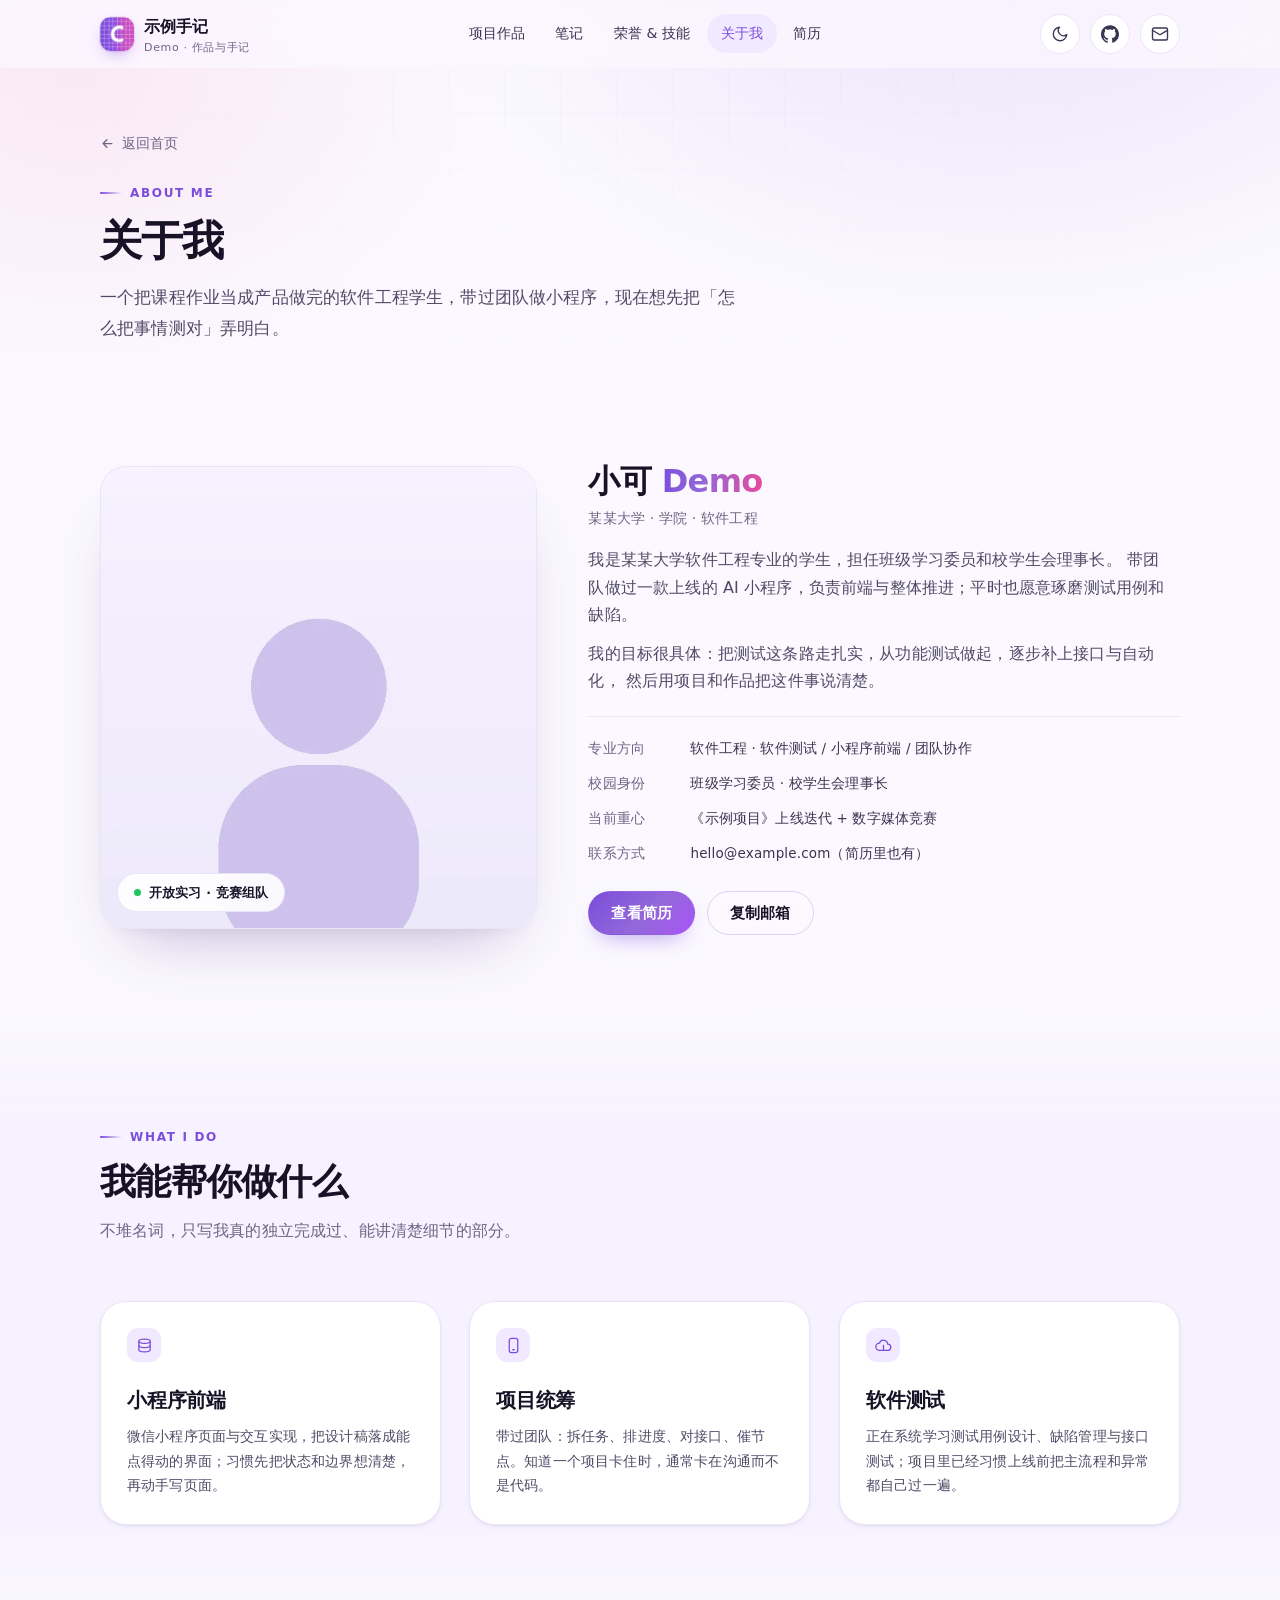
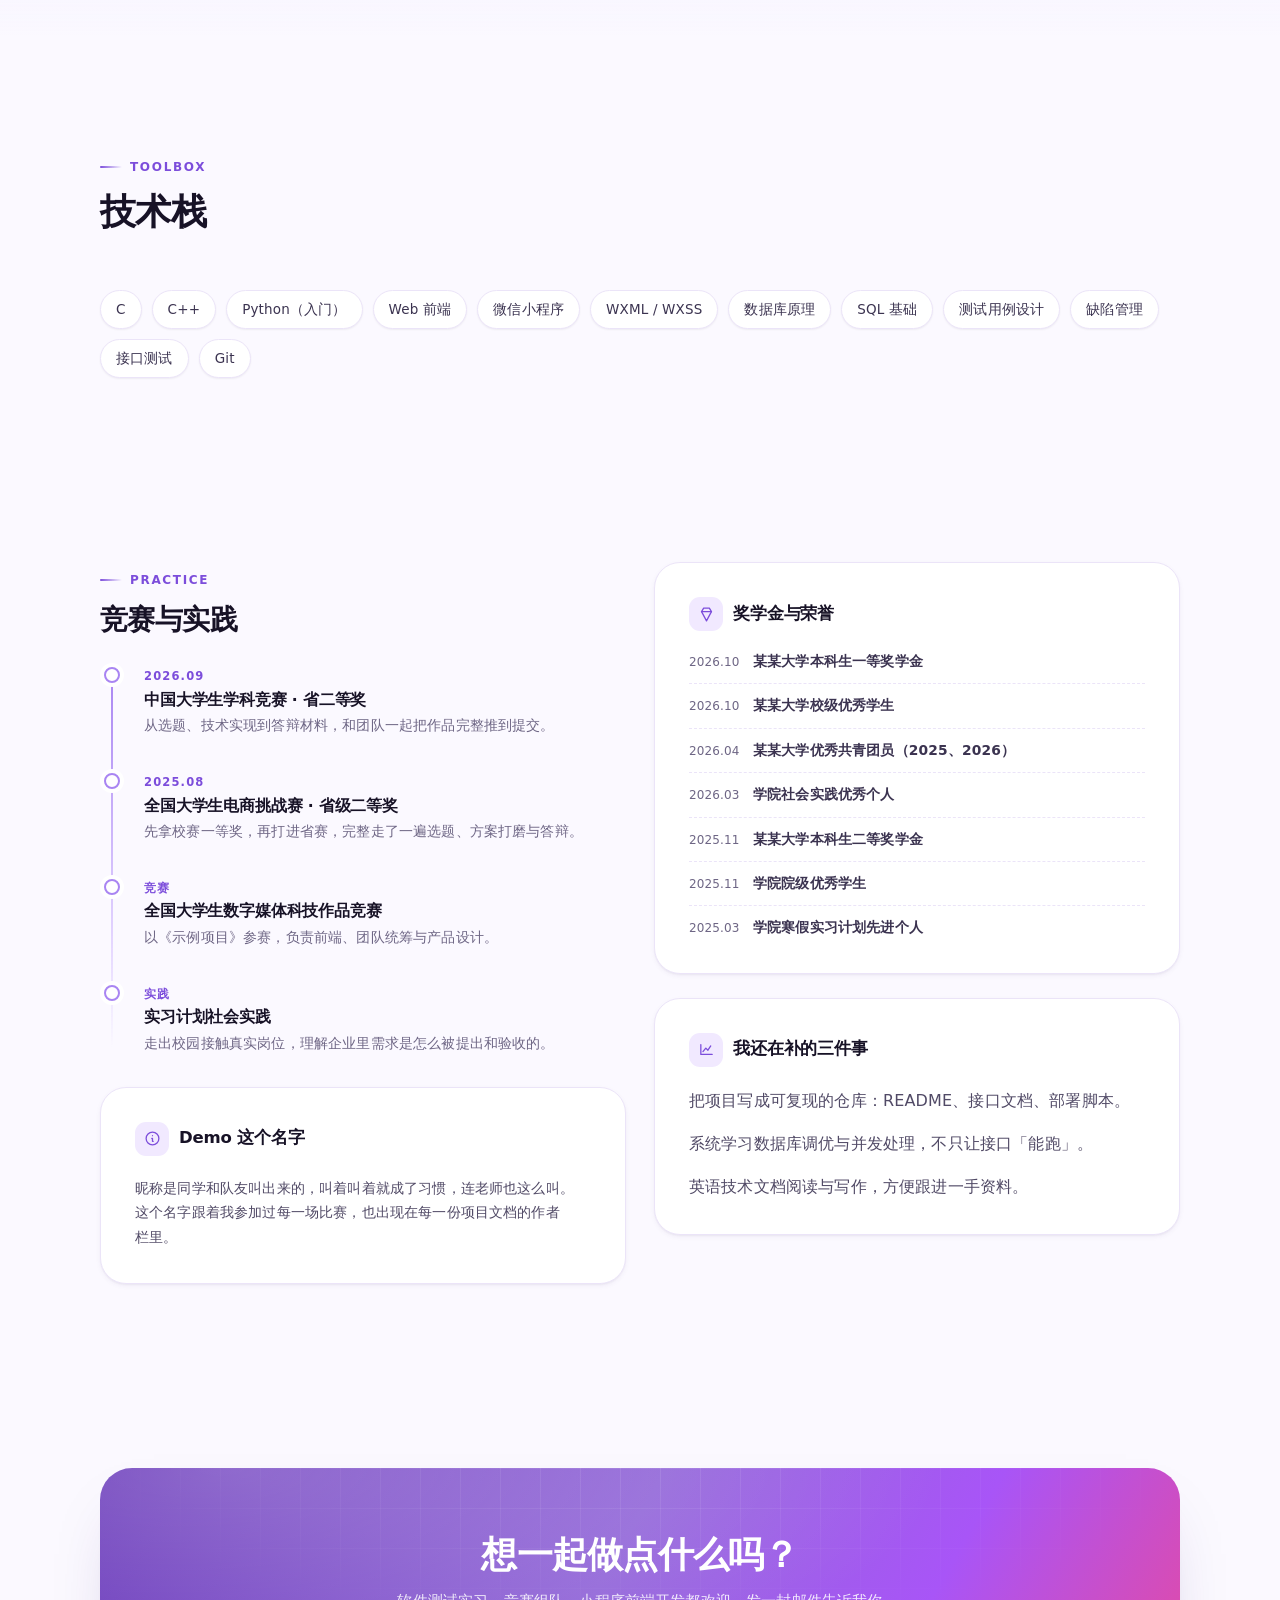
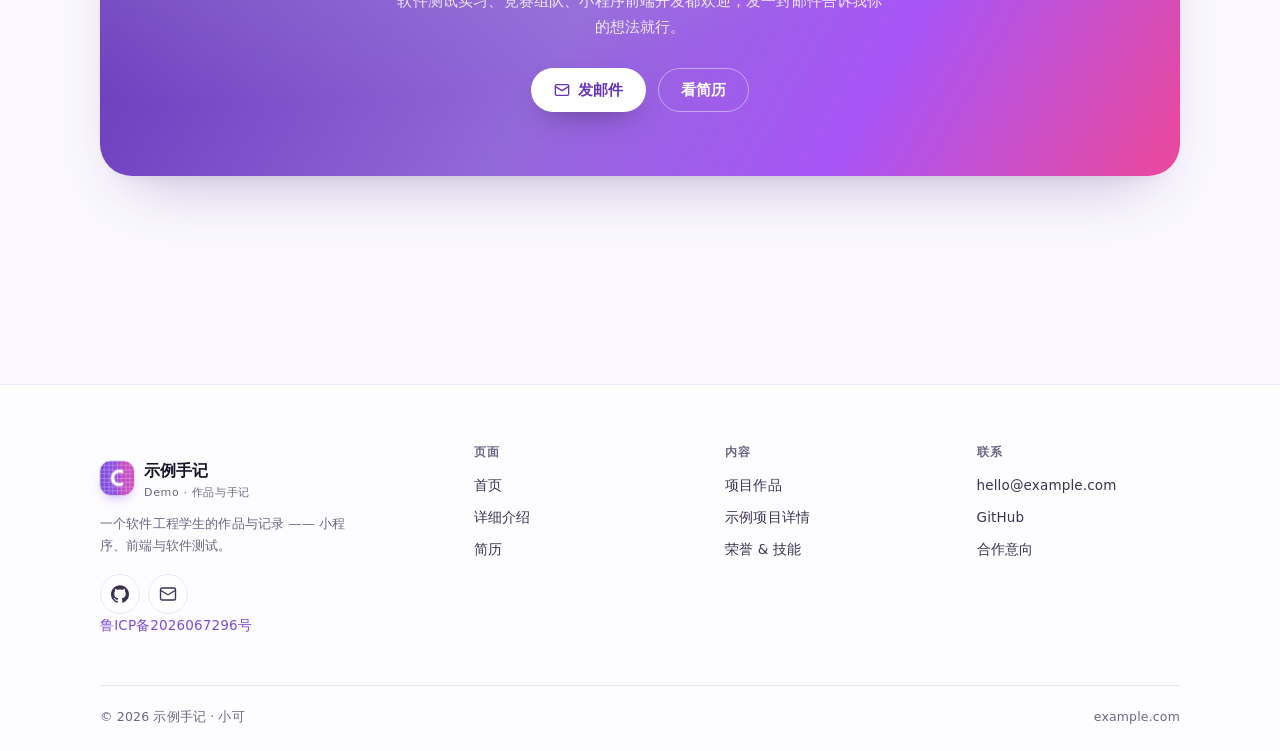
==== about.html @ 7bf8a76c "初始化：个人网站模板（纯静态 · 零依赖） - 首页 / 关于我 / 项目详情 / 简历 / 笔记 / 404 六个页面 - 响应式 + 深色模式 + 画廊灯箱 + 简历按设备切换 - 所有个人内容已" ====
<!DOCTYPE html>
<html lang="zh-CN" data-theme="light">
<head>
    <meta charset="UTF-8">
    <meta name="viewport" content="width=device-width, initial-scale=1">
    <title>关于我 | 小可 · 示例手记</title>
    <meta name="description" content="小可的详细介绍：某某大学软件工程专业，班级学习委员、校学生会理事长。方向软件测试，主导过 AI 小程序的前端与团队推进。">
    <meta name="author" content="小可">
    <meta name="theme-color" content="#FBF9FF">
    <link rel="canonical" href="https://example.com/about.html">
    <meta property="og:type" content="profile">
    <meta property="og:site_name" content="示例手记">
    <meta property="og:title" content="关于我 | 小可">
    <meta property="og:description" content="某某大学软件工程专业，方向软件测试，主导过 AI 小程序的前端与团队推进。">
    <meta property="og:url" content="https://example.com/about.html">
    <meta property="og:image" content="https://example.com/img/og-cover.jpg">
    <link rel="icon" href="favicon.ico" sizes="any">
    <link rel="icon" href="img/favicon-32.png" type="image/png" sizes="32x32">
    <link rel="apple-touch-icon" href="img/apple-touch-icon.png">
    <link rel="manifest" href="site.webmanifest">
    <link rel="stylesheet" href="css/main.css?v=20261116a">
    <script>
        (function () {
            var root = document.documentElement;
            try {
                var t = localStorage.getItem('coco-theme');
                if (!t) t = matchMedia('(prefers-color-scheme: dark)').matches ? 'dark' : 'light';
                root.setAttribute('data-theme', t);
            } catch (e) {}
            root.classList.add('js');
            setTimeout(function () {
                if (!root.hasAttribute('data-reveal-ready')) root.classList.remove('js');
            }, 2500);
        })();
    </script>
    <script src="js/main.js?v=20261116a" defer></script>
    <script src="js/analytics.js?v=20261116a" defer></script>
</head>
<body>
    <a class="skip-link" href="#main">跳到主要内容</a>
    <div class="scroll-progress" aria-hidden="true"></div>

    <header class="nav">
        <div class="nav__inner">
            <a class="brand" href="index.html" aria-label="示例手记，返回首页">
                <span class="brand__mark" aria-hidden="true">C</span>
                <span>示例手记<span class="brand__sub">Demo · 作品与手记</span></span>
            </a>
            <nav class="nav__links" id="nav-links" aria-label="主导航">
                <a href="index.html#project" data-nav="project">项目作品</a>
                <a href="notes/index.html" data-nav="notes">笔记</a>
                <a href="index.html#award" data-nav="award">荣誉 &amp; 技能</a>
                <a href="about.html" data-nav="about">关于我</a>
                <a href="resume.html" data-nav="resume">简历</a>
            </nav>
            <div class="nav__actions">
                <button class="icon-btn" type="button" data-theme-toggle aria-label="切换深色模式" aria-pressed="false">
                    <svg class="i-moon" viewBox="0 0 24 24" fill="none" stroke="currentColor" stroke-width="1.8" stroke-linecap="round" stroke-linejoin="round" aria-hidden="true"><path d="M21 12.8A9 9 0 1 1 11.2 3a7 7 0 0 0 9.8 9.8Z"/></svg>
                    <svg class="i-sun" viewBox="0 0 24 24" fill="none" stroke="currentColor" stroke-width="1.8" stroke-linecap="round" stroke-linejoin="round" aria-hidden="true"><circle cx="12" cy="12" r="4"/><path d="M12 2v2M12 20v2M2 12h2M20 12h2M4.9 4.9l1.4 1.4M17.7 17.7l1.4 1.4M19.1 4.9l-1.4 1.4M6.3 17.7l-1.4 1.4"/></svg>
                </button>
                <a class="icon-btn" href="https://github.com/your-github" target="_blank" rel="noopener" aria-label="GitHub" data-track="github">
                    <svg viewBox="0 0 24 24" fill="currentColor" aria-hidden="true"><path d="M12 .297c-6.63 0-12 5.373-12 12 0 5.303 3.438 9.8 8.205 11.385.6.113.82-.258.82-.577 0-.285-.01-1.04-.015-2.04-3.338.724-4.042-1.61-4.042-1.61C4.422 18.07 3.633 17.7 3.633 17.7c-1.087-.744.084-.729.084-.729 1.205.084 1.838 1.236 1.838 1.236 1.07 1.835 2.809 1.305 3.495.998.108-.776.417-1.305.76-1.605-2.665-.3-5.466-1.332-5.466-5.93 0-1.31.465-2.38 1.235-3.22-.135-.303-.54-1.523.105-3.176 0 0 1.005-.322 3.3 1.23.96-.267 1.98-.399 3-.405 1.02.006 2.04.138 3 .405 2.28-1.552 3.285-1.23 3.285-1.23.645 1.653.24 2.873.12 3.176.765.84 1.23 1.91 1.23 3.22 0 4.61-2.805 5.625-5.475 5.92.42.36.81 1.096.81 2.22 0 1.606-.015 2.896-.015 3.286 0 .315.21.69.825.57C20.565 22.092 24 17.592 24 12.297c0-6.627-5.373-12-12-12"/></svg>
                </a>
                <a class="icon-btn" href="mailto:hello@example.com" aria-label="邮箱" data-track="email-click">
                    <svg viewBox="0 0 24 24" fill="none" stroke="currentColor" stroke-width="1.8" stroke-linecap="round" stroke-linejoin="round" aria-hidden="true"><rect x="2" y="4" width="20" height="16" rx="2"/><path d="m2 7 10 6 10-6"/></svg>
                </a>
                <button class="nav__toggle" type="button" aria-label="打开菜单" aria-expanded="false" aria-controls="nav-links">
                    <span></span><span></span><span></span>
                </button>
            </div>
        </div>
    </header>

    <main id="main">
        <div class="wrap page-head">
            <a class="back" href="index.html">
                <svg viewBox="0 0 24 24" fill="none" stroke="currentColor" stroke-width="2" stroke-linecap="round" stroke-linejoin="round" aria-hidden="true"><path d="M19 12H5M11 6l-6 6 6 6"/></svg>
                返回首页
            </a>
            <span class="eyebrow">About Me</span>
            <h1 class="section-title page-title">关于我</h1>
            <p class="lead" style="margin-top:14px;max-width:60ch;">
                一个把课程作业当成产品做完的软件工程学生，带过团队做小程序，现在想先把「怎么把事情测对」弄明白。
            </p>
        </div>

        <section class="section section--tight">
            <div class="wrap">
                <div class="profile">
                    <div class="profile__photo" data-fallback-host>
                        <picture>
                            <source srcset="img/avatar.webp" type="image/webp">
                            <img src="img/avatar.jpg" alt="小可" width="800" height="1066" data-fallback fetchpriority="high">
                        </picture>
                        <div class="portrait__empty">
                            <svg viewBox="0 0 24 24" width="28" height="28" fill="none" stroke="currentColor" stroke-width="1.6" stroke-linecap="round" aria-hidden="true"><circle cx="12" cy="8" r="4"/><path d="M4 21a8 8 0 0 1 16 0"/></svg>
                            <span>照片待放入 <code>img/avatar.jpg</code></span>
                        </div>
                        <span class="profile__badge">
                            <span style="position:relative;width:7px;height:7px;border-radius:50%;background:#22C55E;display:inline-block;" aria-hidden="true"></span>
                            开放实习 · 竞赛组队
                        </span>
                    </div>

                    <div>
                        <h2 class="profile__name">小可 <span class="gradient-text">Demo</span></h2>
                        <p class="profile__role">某某大学 · 学院 · 软件工程</p>

                        <div class="profile__text">
                            <p>
                                我是某某大学软件工程专业的学生，担任班级学习委员和校学生会理事长。
                                带团队做过一款上线的 AI 小程序，负责前端与整体推进；平时也愿意琢磨测试用例和缺陷。
                            </p>
                            <p>
                                我的目标很具体：把测试这条路走扎实，从功能测试做起，逐步补上接口与自动化，
                                然后用项目和作品把这件事说清楚。
                            </p>
                        </div>

                        <div class="dl">
                            <div class="dl__row"><span class="dl__k">专业方向</span><span class="dl__v">软件工程 · 软件测试 / 小程序前端 / 团队协作</span></div>
                            <div class="dl__row"><span class="dl__k">校园身份</span><span class="dl__v">班级学习委员 · 校学生会理事长</span></div>
                            <div class="dl__row"><span class="dl__k">当前重心</span><span class="dl__v">《示例项目》上线迭代 + 数字媒体竞赛</span></div>
                            <div class="dl__row"><span class="dl__k">联系方式</span><span class="dl__v">hello@example.com（简历里也有）</span></div>
                        </div>

                        <div class="row wrapf gap-12" style="margin-top:26px;">
                            <a class="btn btn--primary" href="resume.html">查看简历</a>
                            <button class="btn btn--ghost" type="button" data-copy="hello@example.com" data-track="copy-email">复制邮箱</button>
                        </div>
                    </div>
                </div>
            </div>
        </section>

        <!-- 能力 -->
        <section class="section section--alt">
            <div class="wrap">
                <div class="section-head" data-reveal>
                    <span class="eyebrow">What I Do</span>
                    <h2 class="section-title">我能帮你做什么</h2>
                    <p class="section-desc">不堆名词，只写我真的独立完成过、能讲清楚细节的部分。</p>
                </div>

                <div class="cards cards--3">
                    <article class="card" data-reveal>
                        <div class="card__body">
                            <span class="panel__icon" aria-hidden="true">
                                <svg viewBox="0 0 24 24" fill="none" stroke="currentColor" stroke-width="1.8" stroke-linecap="round" stroke-linejoin="round"><ellipse cx="12" cy="6" rx="8" ry="3"/><path d="M4 6v6c0 1.7 3.6 3 8 3s8-1.3 8-3V6"/><path d="M4 12v6c0 1.7 3.6 3 8 3s8-1.3 8-3v-6"/></svg>
                            </span>
                            <h3 class="card__title" style="margin-top:14px;">小程序前端</h3>
                            <p class="card__text">微信小程序页面与交互实现，把设计稿落成能点得动的界面；习惯先把状态和边界想清楚，再动手写页面。</p>
                        </div>
                    </article>

                    <article class="card" data-reveal style="--d:80ms">
                        <div class="card__body">
                            <span class="panel__icon" aria-hidden="true">
                                <svg viewBox="0 0 24 24" fill="none" stroke="currentColor" stroke-width="1.8" stroke-linecap="round" stroke-linejoin="round"><rect x="6" y="2" width="12" height="20" rx="3"/><path d="M11 18h2"/></svg>
                            </span>
                            <h3 class="card__title" style="margin-top:14px;">项目统筹</h3>
                            <p class="card__text">带过团队：拆任务、排进度、对接口、催节点。知道一个项目卡住时，通常卡在沟通而不是代码。</p>
                        </div>
                    </article>

                    <article class="card" data-reveal style="--d:160ms">
                        <div class="card__body">
                            <span class="panel__icon" aria-hidden="true">
                                <svg viewBox="0 0 24 24" fill="none" stroke="currentColor" stroke-width="1.8" stroke-linecap="round" stroke-linejoin="round"><path d="M17.5 19a4.5 4.5 0 0 0 .5-9 6 6 0 0 0-11.6-1.5A4 4 0 0 0 6.5 19Z"/><path d="M12 12v6"/></svg>
                            </span>
                            <h3 class="card__title" style="margin-top:14px;">软件测试</h3>
                            <p class="card__text">正在系统学习测试用例设计、缺陷管理与接口测试；项目里已经习惯上线前把主流程和异常都自己过一遍。</p>
                        </div>
                    </article>
                </div>
            </div>
        </section>

        <!-- 技术栈 -->
        <section class="section">
            <div class="wrap">
                <div class="section-head" data-reveal>
                    <span class="eyebrow">Toolbox</span>
                    <h2 class="section-title">技术栈</h2>
                </div>
                <div class="tagwall" data-reveal>
                    <span class="tag">C</span>
                    <span class="tag">C++</span>
                    <span class="tag">Python（入门）</span>
                    <span class="tag">Web 前端</span>
                    <span class="tag">微信小程序</span>
                    <span class="tag">WXML / WXSS</span>
                    <span class="tag">数据库原理</span>
                    <span class="tag">SQL 基础</span>
                    <span class="tag">测试用例设计</span>
                    <span class="tag">缺陷管理</span>
                    <span class="tag">接口测试</span>
                    <span class="tag">Git</span>
                </div>
            </div>
        </section>

        <!-- 竞赛与实践 -->
        <section class="section section--tight">
            <div class="wrap">
                <div class="grid-2">
                    <div data-reveal>
                        <div class="section-head" style="margin-bottom:24px;">
                            <span class="eyebrow">Practice</span>
                            <h2 class="section-title section-title--sm">竞赛与实践</h2>
                        </div>
                        <div class="timeline">
                            <div class="tl">
                                <span class="tl__tag">2026.09</span>
                                <h4 class="tl__title">中国大学生学科竞赛 · 省二等奖</h4>
                                <p class="tl__text">从选题、技术实现到答辩材料，和团队一起把作品完整推到提交。</p>
                            </div>
                            <div class="tl">
                                <span class="tl__tag">2025.08</span>
                                <h4 class="tl__title">全国大学生电商挑战赛 · 省级二等奖</h4>
                                <p class="tl__text">先拿校赛一等奖，再打进省赛，完整走了一遍选题、方案打磨与答辩。</p>
                            </div>
                            <div class="tl">
                                <span class="tl__tag">竞赛</span>
                                <h4 class="tl__title">全国大学生数字媒体科技作品竞赛</h4>
                                <p class="tl__text">以《示例项目》参赛，负责前端、团队统筹与产品设计。</p>
                            </div>
                            <div class="tl">
                                <span class="tl__tag">实践</span>
                                <h4 class="tl__title">实习计划社会实践</h4>
                                <p class="tl__text">走出校园接触真实岗位，理解企业里需求是怎么被提出和验收的。</p>
                            </div>
                        </div>

                        <div class="panel" style="margin-top:32px;">
                            <div class="panel__head">
                                <span class="panel__icon" aria-hidden="true">
                                    <svg viewBox="0 0 24 24" fill="none" stroke="currentColor" stroke-width="1.8" stroke-linecap="round" stroke-linejoin="round"><circle cx="12" cy="12" r="9"/><path d="M12 8h.01M11 12h1v4h1"/></svg>
                                </span>
                                <h3 class="panel__title">Demo 这个名字</h3>
                            </div>
                            <p class="card__text">
                                昵称是同学和队友叫出来的，叫着叫着就成了习惯，连老师也这么叫。
                                这个名字跟着我参加过每一场比赛，也出现在每一份项目文档的作者栏里。
                            </p>
                        </div>
                    </div>

                    <div class="stack gap-24" data-reveal style="--d:80ms">
                        <div class="panel">
                            <div class="panel__head">
                                <span class="panel__icon" aria-hidden="true">
                                    <svg viewBox="0 0 24 24" fill="none" stroke="currentColor" stroke-width="1.8" stroke-linecap="round" stroke-linejoin="round"><path d="M8 3h8l3 5-7 13L5 8l3-5Z"/><path d="M5 8h14"/></svg>
                                </span>
                                <h3 class="panel__title">奖学金与荣誉</h3>
                            </div>
                            <div class="awards awards--plain">
                                <div class="award">
                                    <span class="award__date">2026.10</span>
                                    <span class="award__name">某某大学本科生一等奖学金</span>
                                </div>
                                <div class="award">
                                    <span class="award__date">2026.10</span>
                                    <span class="award__name">某某大学校级优秀学生</span>
                                </div>
                                <div class="award">
                                    <span class="award__date">2026.04</span>
                                    <span class="award__name">某某大学优秀共青团员（2025、2026）</span>
                                </div>
                                <div class="award">
                                    <span class="award__date">2026.03</span>
                                    <span class="award__name">学院社会实践优秀个人</span>
                                </div>
                                <div class="award">
                                    <span class="award__date">2025.11</span>
                                    <span class="award__name">某某大学本科生二等奖学金</span>
                                </div>
                                <div class="award">
                                    <span class="award__date">2025.11</span>
                                    <span class="award__name">学院院级优秀学生</span>
                                </div>
                                <div class="award">
                                    <span class="award__date">2025.03</span>
                                    <span class="award__name">学院寒假实习计划先进个人</span>
                                </div>
                            </div>
                        </div>

                        <div class="panel">
                            <div class="panel__head">
                                <span class="panel__icon" aria-hidden="true">
                                    <svg viewBox="0 0 24 24" fill="none" stroke="currentColor" stroke-width="1.8" stroke-linecap="round" stroke-linejoin="round"><path d="M4 19V5M4 19h16"/><path d="m7 15 4-5 3 3 4-6"/></svg>
                                </span>
                                <h3 class="panel__title">我还在补的三件事</h3>
                            </div>
                            <ul class="prose" style="margin-top:0;">
                                <li>把项目写成可复现的仓库：README、接口文档、部署脚本。</li>
                                <li>系统学习数据库调优与并发处理，不只让接口「能跑」。</li>
                                <li>英语技术文档阅读与写作，方便跟进一手资料。</li>
                            </ul>
                        </div>
                    </div>
                </div>
            </div>
        </section>

        <section class="section">
            <div class="wrap">
                <div class="cta" data-reveal>
                    <h2 class="cta__title">想一起做点什么吗？</h2>
                    <p class="cta__text">软件测试实习、竞赛组队、小程序前端开发都欢迎，发一封邮件告诉我你的想法就行。</p>
                    <div class="cta__actions">
                        <a class="btn btn--primary" href="mailto:hello@example.com" data-track="email-click">
                            <svg viewBox="0 0 24 24" fill="none" stroke="currentColor" stroke-width="2" stroke-linecap="round" stroke-linejoin="round" aria-hidden="true"><rect x="2" y="4" width="20" height="16" rx="2"/><path d="m2 7 10 6 10-6"/></svg>
                            发邮件
                        </a>
                        <a class="btn btn--ghost" href="resume.html">看简历</a>
                    </div>
                </div>
            </div>
        </section>
    </main>

    <footer class="footer">
        <div class="wrap">
            <div class="footer__grid">
                <div class="footer__brand">
                    <a class="brand" href="index.html">
                        <span class="brand__mark" aria-hidden="true">C</span>
                        <span>示例手记<span class="brand__sub">Demo · 作品与手记</span></span>
                    </a>
                    <p>一个软件工程学生的作品与记录 —— 小程序、前端与软件测试。</p>
                    <div class="footer__social">
                        <a class="icon-btn" href="https://github.com/your-github" target="_blank" rel="noopener" aria-label="GitHub">
                            <svg viewBox="0 0 24 24" fill="currentColor" aria-hidden="true"><path d="M12 .297c-6.63 0-12 5.373-12 12 0 5.303 3.438 9.8 8.205 11.385.6.113.82-.258.82-.577 0-.285-.01-1.04-.015-2.04-3.338.724-4.042-1.61-4.042-1.61C4.422 18.07 3.633 17.7 3.633 17.7c-1.087-.744.084-.729.084-.729 1.205.084 1.838 1.236 1.838 1.236 1.07 1.835 2.809 1.305 3.495.998.108-.776.417-1.305.76-1.605-2.665-.3-5.466-1.332-5.466-5.93 0-1.31.465-2.38 1.235-3.22-.135-.303-.54-1.523.105-3.176 0 0 1.005-.322 3.3 1.23.96-.267 1.98-.399 3-.405 1.02.006 2.04.138 3 .405 2.28-1.552 3.285-1.23 3.285-1.23.645 1.653.24 2.873.12 3.176.765.84 1.23 1.91 1.23 3.22 0 4.61-2.805 5.625-5.475 5.92.42.36.81 1.096.81 2.22 0 1.606-.015 2.896-.015 3.286 0 .315.21.69.825.57C20.565 22.092 24 17.592 24 12.297c0-6.627-5.373-12-12-12"/></svg>
                        </a>
                        <a class="icon-btn" href="mailto:hello@example.com" aria-label="邮箱">
                            <svg viewBox="0 0 24 24" fill="none" stroke="currentColor" stroke-width="1.8" stroke-linecap="round" stroke-linejoin="round" aria-hidden="true"><rect x="2" y="4" width="20" height="16" rx="2"/><path d="m2 7 10 6 10-6"/></svg>
                        </a>
                    </div>
                </div>
                <div class="footer__col">
                    <h4>页面</h4>
                    <ul>
                        <li><a href="index.html">首页</a></li>
                        <li><a href="about.html">详细介绍</a></li>
                        <li><a href="resume.html">简历</a></li>
                    </ul>
                </div>
                <div class="footer__col">
                    <h4>内容</h4>
                    <ul>
                        <li><a href="index.html#project">项目作品</a></li>
                        <li><a href="detail.html">示例项目详情</a></li>
                        <li><a href="index.html#award">荣誉 &amp; 技能</a></li>
                    </ul>
                </div>
                <div class="footer__col">
                    <h4>联系</h4>
                    <ul>
                        <li><a href="mailto:hello@example.com">hello@example.com</a></li>
                        <li><a href="https://github.com/your-github" target="_blank" rel="noopener">GitHub</a></li>
                        <li><a href="index.html#contact">合作意向</a></li>
                    </ul>
                </div>
            </div>
            <!-- 备案号：备案通过后，把下面这行放进 footer__bottom 里并去掉注释-->
                 <a href="https://beian.miit.gov.cn/" target="_blank" rel="noopener">鲁ICP备2026067296号</a>  
            <div class="footer__bottom">
                <span>© <span data-year>2026</span> 示例手记 · 小可</span>
                <span>example.com</span>
            </div>
        </div>
    </footer>

    <button class="to-top" type="button" aria-label="回到顶部">
        <svg viewBox="0 0 24 24" fill="none" stroke="currentColor" stroke-width="2" stroke-linecap="round" stroke-linejoin="round" aria-hidden="true"><path d="M12 19V5M5 12l7-7 7 7"/></svg>
    </button>

    <div class="toast" role="status" aria-live="polite">
        <svg viewBox="0 0 24 24" fill="none" stroke="currentColor" stroke-width="2.4" stroke-linecap="round" stroke-linejoin="round" aria-hidden="true"><path d="M4 12l5 5L20 6"/></svg>
        <span data-toast-text></span>
    </div>
</body>
</html>
---- css/main.css ----
/* ==========================================================================
   可可手记 · 统一设计系统 v2
   一个文件管理全站：颜色令牌 / 排版 / 组件 / 布局 / 响应式 / 暗色模式
   改配色只需要改 :root 里的变量，四个页面同时生效
   ========================================================================== */

/* ---------- 1. 颜色与尺寸令牌 ---------- */
:root{
  color-scheme: light;

  /* 品牌紫：保留原有 #9368D9 作为 500 号，保证视觉记忆不变；
     文字/按钮改用更深的 600 号，解决对比度不足的问题 */
  --brand-50:#F8F4FF;
  --brand-100:#F1E9FF;
  --brand-200:#E2D3FF;
  --brand-300:#CBB0FA;
  --brand-400:#A985F2;
  --brand-500:#9368D9;   /* 原主色 */
  --brand-600:#7C4DDB;   /* 新主色：白字对比度 5.7:1，达到 AA */
  --brand-700:#6534B8;
  --brand-800:#4C2689;
  --brand-900:#2E1558;

  /* 辅助色：低饱和粉，只做渐变和点缀 */
  --pink-500:#EC4899;

  /* 中性色 */
  --ink:#171226;
  --ink-soft:#3B3350;
  --body:#514A66;
  --muted:#6E6685;   /* 次要文字，在浅色背景上对比度 ≈5.2:1，达到 AA */

  /* 面与线 */
  --bg:#FBF9FF;
  --surface:#FFFFFF;
  --surface-2:#F6F2FF;
  --border:#EBE4F8;
  --border-strong:#DCD1F2;

  /* 语义色（组件只用这几个，切换暗色时才不会漏） */
  --accent:var(--brand-600);
  --accent-hover:var(--brand-700);
  --on-accent:#FFFFFF;
  --accent-soft:var(--brand-100);
  --on-accent-soft:var(--brand-700);

  /* 阴影：低透明度叠加，避免"脏灰" */
  --shadow-xs:0 1px 2px rgba(23,18,38,.06);
  --shadow-sm:0 2px 6px -2px rgba(60,32,120,.10), 0 1px 2px rgba(23,18,38,.04);
  --shadow-md:0 12px 28px -14px rgba(60,32,120,.22), 0 2px 6px -2px rgba(23,18,38,.05);
  --shadow-lg:0 32px 64px -32px rgba(60,32,120,.34), 0 8px 20px -12px rgba(23,18,38,.10);
  --glow:0 0 0 1px rgba(124,77,219,.10), 0 18px 40px -20px rgba(124,77,219,.45);

  /* 圆角 */
  --r-xs:8px;
  --r-sm:12px;
  --r-md:18px;
  --r-lg:26px;
  --r-full:999px;

  /* 布局 */
  --wrap:1160px;
  --gutter:clamp(20px, 5vw, 40px);
  --nav-h:68px;

  /* 排版 */
  --font-sans:"Inter","PingFang SC","HarmonyOS Sans SC","Hiragino Sans GB","Microsoft YaHei","Noto Sans SC",system-ui,-apple-system,"Segoe UI",sans-serif;
  --font-mono:"JetBrains Mono","SFMono-Regular",Consolas,"Liberation Mono",monospace;

  /* 动效 */
  --ease:cubic-bezier(.4,0,.2,1);
  --ease-out:cubic-bezier(.16,1,.3,1);
  --dur:.28s;
}

/* ---------- 2. 暗色模式 ---------- */
[data-theme="dark"]{
  color-scheme: dark;
  --brand-500:#A985F2;
  --brand-600:#B79DFF;
  --brand-700:#CBB0FA;

  --ink:#F3EFFF;
  --ink-soft:#DBD3F0;
  --body:#B7AECE;
  --muted:#8F87A6;

  --bg:#0D0A16;
  --surface:#161022;
  --surface-2:#1D1630;
  --border:#2A2140;
  --border-strong:#3B2F58;

  --accent:#B79DFF;
  --accent-hover:#CBB0FA;
  --on-accent:#1A1030;
  --accent-soft:#241a3d;
  --on-accent-soft:#D6C7FF;

  --shadow-xs:0 1px 2px rgba(0,0,0,.5);
  --shadow-sm:0 2px 6px -2px rgba(0,0,0,.6);
  --shadow-md:0 14px 30px -16px rgba(0,0,0,.8);
  --shadow-lg:0 32px 64px -30px rgba(0,0,0,.9);
  --glow:0 0 0 1px rgba(183,157,255,.18), 0 18px 40px -20px rgba(139,92,246,.5);
}

/* ---------- 3. 基础重置 ---------- */
*,*::before,*::after{box-sizing:border-box;margin:0;padding:0;}

html{
  -webkit-text-size-adjust:100%;
  scroll-behavior:smooth;
  scroll-padding-top:calc(var(--nav-h) + 24px);
}

body{
  min-height:100vh;
  background:var(--bg);
  color:var(--body);
  font-family:var(--font-sans);
  font-size:16px;
  line-height:1.7;
  letter-spacing:.01em;
  -webkit-font-smoothing:antialiased;
  text-rendering:optimizeLegibility;
  overflow-x:hidden;
}

/* 页面底层：极淡的网格 + 两团光斑，替代原来生硬的三色线性渐变 */
body::before{
  content:"";
  position:fixed;
  inset:0;
  z-index:-1;
  pointer-events:none;
  background:
    radial-gradient(60rem 40rem at 78% -8%, rgba(147,104,217,.16), transparent 62%),
    radial-gradient(46rem 34rem at 6% 8%, rgba(236,72,153,.09), transparent 60%),
    linear-gradient(180deg, var(--bg), var(--bg));
}
body::after{
  content:"";
  position:fixed;
  inset:0;
  z-index:-1;
  pointer-events:none;
  opacity:.5;
  background-image:
    linear-gradient(to right, rgba(124,77,219,.05) 1px, transparent 1px),
    linear-gradient(to bottom, rgba(124,77,219,.05) 1px, transparent 1px);
  background-size:56px 56px;
  mask-image:radial-gradient(ellipse 80% 60% at 50% 0%, #000 10%, transparent 75%);
}

img,svg,video{display:block;max-width:100%;height:auto;}
img{background:var(--surface-2);}
picture{display:contents;}

a{color:var(--accent);text-decoration:none;transition:color var(--dur) var(--ease);}
a:hover{color:var(--accent-hover);}

button,input,textarea,select{font:inherit;color:inherit;}
button{background:none;border:0;cursor:pointer;}

h1,h2,h3,h4{color:var(--ink);font-weight:700;line-height:1.25;letter-spacing:-.01em;text-wrap:balance;}
p{text-wrap:pretty;}

ul,ol{list-style:none;}

::selection{background:var(--brand-200);color:var(--brand-900);}
[data-theme="dark"] ::selection{background:var(--brand-800);color:#fff;}

:focus-visible{
  outline:2px solid var(--accent);
  outline-offset:3px;
  border-radius:4px;
}

/* 细滚动条 */
::-webkit-scrollbar{width:10px;height:10px;}
::-webkit-scrollbar-thumb{background:var(--border-strong);border-radius:99px;border:2px solid var(--bg);}
::-webkit-scrollbar-thumb:hover{background:var(--brand-400);}

/* ---------- 4. 布局工具 ---------- */
.wrap{
  width:100%;
  max-width:var(--wrap);
  margin-inline:auto;
  padding-inline:var(--gutter);
}
.wrap--narrow{max-width:860px;}

.section{padding-block:clamp(64px, 9vw, 112px);position:relative;}
.section--tight{padding-block:clamp(44px, 6vw, 72px);}
.section--alt{background:linear-gradient(180deg, transparent, var(--surface-2) 18%, var(--surface-2) 82%, transparent);}

.stack{display:flex;flex-direction:column;}
.row{display:flex;align-items:center;}
.gap-8{gap:8px;}.gap-12{gap:12px;}.gap-16{gap:16px;}.gap-24{gap:24px;}
.wrapf{flex-wrap:wrap;}

.grid-2{
  display:grid;
  grid-template-columns:repeat(2,minmax(0,1fr));
  gap:clamp(18px,2.6vw,28px);
  align-items:start;
}
.grid-aside{
  display:grid;
  grid-template-columns:minmax(0,1.3fr) minmax(0,.7fr);
  gap:clamp(18px,2.6vw,28px);
  align-items:start;
}
@media (max-width:900px){
  .grid-2,.grid-aside{grid-template-columns:1fr;}
}

.sr-only{
  position:absolute;width:1px;height:1px;padding:0;margin:-1px;
  overflow:hidden;clip:rect(0 0 0 0);white-space:nowrap;border:0;
}

.skip-link{
  position:fixed;top:10px;left:50%;transform:translate(-50%,-160%);
  z-index:200;
  background:var(--accent);color:var(--on-accent);
  padding:10px 20px;border-radius:var(--r-full);
  font-size:14px;font-weight:600;
  transition:transform .2s var(--ease);
}
.skip-link:focus{transform:translate(-50%,0);color:var(--on-accent);}

/* ---------- 5. 标题与文字 ---------- */
.eyebrow{
  display:inline-flex;align-items:center;gap:8px;
  font-size:12px;font-weight:600;letter-spacing:.14em;text-transform:uppercase;
  color:var(--accent);
}
.eyebrow::before{
  content:"";width:22px;height:2px;border-radius:2px;
  background:linear-gradient(90deg,var(--accent),transparent);
}

.section-head{max-width:640px;margin-bottom:clamp(32px,5vw,56px);}
.section-head--center{margin-inline:auto;text-align:center;}
.section-head--center .eyebrow::before{display:none;}
.section-title{
  font-size:clamp(24px, 3.2vw, 36px);
  margin-top:12px;
  letter-spacing:-.02em;
}
.section-title--sm{font-size:clamp(22px,2.6vw,28px);}
/* 子页面大标题 */
.page-title{font-size:clamp(26px,4vw,42px);}
.section-desc{margin-top:14px;color:var(--muted);font-size:15.5px;line-height:1.75;}

.gradient-text{
  background:linear-gradient(100deg, var(--brand-600), var(--brand-500) 42%, var(--pink-500) 100%);
  -webkit-background-clip:text;background-clip:text;color:transparent;
  -webkit-text-fill-color:transparent;
}
[data-theme="dark"] .gradient-text{
  background:linear-gradient(100deg, #CBB0FA, #B79DFF 45%, #F9A8D4 100%);
  -webkit-background-clip:text;background-clip:text;
}

.lead{font-size:clamp(15px, 1.4vw, 17px);color:var(--body);line-height:1.85;}

/* 长文排版 */
.prose{max-width:72ch;}
.prose > * + *{margin-top:16px;}
.prose h2{font-size:clamp(19px,2vw,23px);margin-top:40px;scroll-margin-top:100px;}
.prose h3{font-size:17px;margin-top:28px;}
.prose p{color:var(--body);line-height:1.85;}
.prose ul{list-style:none;display:grid;gap:10px;}
.prose ul li{
  position:relative;padding-left:26px;color:var(--body);line-height:1.8;
}
.prose ul li::before{
  content:"";position:absolute;left:2px;top:.72em;
  width:7px;height:7px;border-radius:2px;
  background:linear-gradient(135deg,var(--brand-500),var(--pink-500));
}
.prose strong{color:var(--ink);font-weight:600;}
/* 笔记里 - [ ] 写出的复选框 */
.prose ul li.task{padding-left:32px;}
.prose ul li.task::before{
  width:15px;height:15px;top:.34em;
  border-radius:4px;border:1.5px solid var(--border-strong);
  background:transparent;
}
.prose ul li.task.is-done::before{
  background:var(--accent);border-color:var(--accent);
}
.prose code{
  font-family:var(--font-mono);font-size:.9em;
  background:var(--surface-2);border:1px solid var(--border);
  padding:.1em .45em;border-radius:6px;color:var(--brand-700);
}
/* 代码块：笔记里用得最多的一块 */
.prose pre{
  background:var(--surface);
  border:1px solid var(--border);
  border-radius:var(--r-md);
  padding:18px 20px;
  overflow-x:auto;
  font-family:var(--font-mono);
  font-size:13px;line-height:1.75;
  box-shadow:var(--shadow-xs);
  -webkit-overflow-scrolling:touch;
}
.prose pre code{
  background:none;border:0;padding:0;border-radius:0;
  color:var(--ink-soft);font-size:inherit;line-height:inherit;
  white-space:pre;
}
[data-theme="dark"] .prose pre{background:#120d1d;border-color:var(--border-strong);}
/* 有序列表：reset 把序号一起吃掉了，这里补回来 */
.prose ol{
  list-style:decimal;
  padding-left:22px;
  display:grid;gap:10px;
  color:var(--body);
}
.prose ol li{line-height:1.8;padding-left:6px;}
.prose ol li::marker{color:var(--accent);font-weight:600;}
.prose blockquote{
  margin-top:20px;padding:14px 20px;
  border-left:3px solid var(--brand-300);
  background:var(--surface-2);
  border-radius:0 var(--r-sm) var(--r-sm) 0;
  color:var(--ink-soft);
}
.prose blockquote p{color:inherit;}
.prose hr{
  margin-top:32px;border:0;height:1px;background:var(--border);
}

/* ---------- 6. 按钮与标签 ---------- */
.btn{
  --btn-bg:var(--accent);
  --btn-fg:var(--on-accent);
  --btn-bd:transparent;
  display:inline-flex;align-items:center;justify-content:center;gap:8px;
  min-height:44px;padding:0 22px;
  border:1px solid var(--btn-bd);
  border-radius:var(--r-full);
  background:var(--btn-bg);color:var(--btn-fg);
  font-size:14.5px;font-weight:600;letter-spacing:.01em;white-space:nowrap;
  cursor:pointer;
  transition:transform var(--dur) var(--ease), box-shadow var(--dur) var(--ease),
             background-color var(--dur) var(--ease), border-color var(--dur) var(--ease), color var(--dur) var(--ease);
}
.btn:hover{transform:translateY(-2px);box-shadow:var(--glow);color:var(--btn-fg);}
.btn:active{transform:translateY(0);}
.btn--primary{
  background:linear-gradient(135deg, var(--brand-600), var(--brand-500) 55%, #A855F7);
  box-shadow:0 10px 24px -12px rgba(124,77,219,.7);
}
[data-theme="dark"] .btn--primary{
  background:linear-gradient(135deg, #B79DFF, #A985F2 60%, #E879C8);
  box-shadow:0 10px 24px -14px rgba(183,157,255,.6);
}
.btn--ghost{
  --btn-bg:transparent;--btn-fg:var(--ink);--btn-bd:var(--border-strong);
  backdrop-filter:blur(8px);
}
.btn--ghost:hover{--btn-bd:var(--accent);--btn-fg:var(--accent);background:var(--accent-soft);}
.btn--soft{
  --btn-bg:var(--accent-soft);--btn-fg:var(--on-accent-soft);
  border-color:transparent;
}
.btn--soft:hover{background:var(--brand-200);}
[data-theme="dark"] .btn--soft:hover{background:#2E2350;}
.btn--sm{min-height:36px;padding:0 15px;font-size:13.5px;}
.btn--block{width:100%;}
.btn svg{width:16px;height:16px;flex:none;}

.icon-btn{
  display:inline-grid;place-items:center;
  width:40px;height:40px;flex:none;
  border-radius:var(--r-full);
  border:1px solid var(--border);
  background:var(--surface);color:var(--ink-soft);
  transition:all var(--dur) var(--ease);
}
.icon-btn:hover{
  color:var(--accent);border-color:var(--accent);
  background:var(--accent-soft);transform:translateY(-1px);
}
.icon-btn svg{width:18px;height:18px;}

/* 主题按钮：浅色显示月亮，深色显示太阳 */
.icon-btn .i-sun{display:none;}
[data-theme="dark"] .icon-btn .i-moon{display:none;}
[data-theme="dark"] .icon-btn .i-sun{display:block;}

.chip{
  display:inline-flex;align-items:center;gap:6px;
  padding:4px 11px;border-radius:var(--r-full);
  background:var(--accent-soft);color:var(--on-accent-soft);
  font-size:12.5px;font-weight:600;line-height:1.6;
  border:1px solid transparent;
  transition:all var(--dur) var(--ease);
}
.chip--outline{background:transparent;border-color:var(--border-strong);color:var(--muted);}
.chip-dot{width:6px;height:6px;border-radius:50%;background:currentColor;flex:none;}

/* 技术标签墙：悬停轻微上浮 */
.tagwall{display:flex;flex-wrap:wrap;gap:10px;}
.tag{
  display:inline-flex;align-items:center;
  padding:7px 15px;border-radius:var(--r-full);
  background:var(--surface);border:1px solid var(--border);
  color:var(--ink-soft);font-size:13.5px;font-weight:500;
  box-shadow:var(--shadow-xs);
  transition:all var(--dur) var(--ease);
  cursor:default;
}
.tag:hover{
  color:var(--accent);border-color:var(--brand-300);
  background:var(--accent-soft);
  transform:translateY(-2px);
}

/* ---------- 7. 顶部导航 ---------- */
.nav{
  position:fixed;top:0;left:0;right:0;z-index:100;
  height:var(--nav-h);
  display:flex;align-items:center;
  background:color-mix(in srgb, var(--bg) 72%, transparent);
  backdrop-filter:blur(16px) saturate(180%);
  -webkit-backdrop-filter:blur(16px) saturate(180%);
  border-bottom:1px solid transparent;
  transition:border-color var(--dur) var(--ease), background-color var(--dur) var(--ease),
             box-shadow var(--dur) var(--ease), height var(--dur) var(--ease);
}
.nav.is-scrolled{
  border-bottom-color:var(--border);
  background:color-mix(in srgb, var(--bg) 88%, transparent);
  box-shadow:0 1px 0 rgba(23,18,38,.02), var(--shadow-sm);
}
.nav__inner{
  width:100%;max-width:var(--wrap);margin-inline:auto;
  padding-inline:var(--gutter);
  display:flex;align-items:center;justify-content:space-between;gap:24px;
}

/* 品牌标识：渐变方块 + C */
.brand{display:inline-flex;align-items:center;gap:10px;color:var(--ink);font-weight:700;font-size:16px;letter-spacing:.01em;}
.brand:hover{color:var(--ink);}
/* 品牌标识：手绘头像（34px，脸部特写裁切），CSS 负责圆角 */
.brand__mark{
  width:34px;height:34px;flex:none;display:block;
  border-radius:11px;
  overflow:hidden;
  background:
    url("../img/brand-mark.png") center / cover no-repeat,
    linear-gradient(135deg, var(--brand-600), #A855F7 60%, var(--pink-500));
  color:transparent;   /* 图片加载成功时藏掉字母 C；万一图片挂了还有渐变底 */
  font-size:0;
  box-shadow:0 0 0 1px rgba(23,18,38,.07), 0 6px 16px -8px rgba(124,77,219,.9);
  transition:transform var(--dur) var(--ease-out);
}
[data-theme="dark"] .brand__mark{
  box-shadow:0 0 0 1px rgba(255,255,255,.10), 0 6px 16px -8px rgba(124,77,219,.8);
  filter:brightness(.9) saturate(.95);   /* 深色背景下别太扎眼 */
}
.brand:hover .brand__mark{transform:rotate(-8deg) scale(1.05);}
.brand__sub{
  display:block;font-size:11px;font-weight:500;color:var(--muted);letter-spacing:.06em;
  line-height:1.2;margin-top:1px;
}

.nav__links{display:flex;align-items:center;gap:2px;}
.nav__links a{
  position:relative;
  padding:8px 14px;border-radius:var(--r-full);
  color:var(--ink-soft);font-size:14px;font-weight:500;white-space:nowrap;
  transition:color var(--dur) var(--ease), background-color var(--dur) var(--ease);
}
.nav__links a:hover{color:var(--accent);background:var(--accent-soft);}
.nav__links a[aria-current="page"],
.nav__links a.is-active{color:var(--accent);background:var(--accent-soft);}

.nav__actions{display:flex;align-items:center;gap:10px;}

/* 移动端菜单按钮 */
.nav__toggle{
  display:none;
  width:40px;height:40px;border-radius:12px;
  border:1px solid var(--border);background:var(--surface);
  place-items:center;
}
.nav__toggle span{
  display:block;width:16px;height:1.6px;border-radius:2px;
  background:var(--ink);margin:2.6px 0;
  transition:transform .25s var(--ease), opacity .2s var(--ease);
}
.nav.is-open .nav__toggle span:nth-child(1){transform:translateY(4.2px) rotate(45deg);}
.nav.is-open .nav__toggle span:nth-child(2){opacity:0;}
.nav.is-open .nav__toggle span:nth-child(3){transform:translateY(-4.2px) rotate(-45deg);}

/* 阅读进度条 */
.scroll-progress{
  position:fixed;top:0;left:0;height:2px;width:0;z-index:110;
  background:linear-gradient(90deg, var(--brand-500), #A855F7, var(--pink-500));
  transition:width .1s linear;
}

/* ---------- 8. 首屏 Hero ---------- */
.hero{
  position:relative;
  padding-top:calc(var(--nav-h) + clamp(48px, 8vw, 96px));
  padding-bottom:clamp(48px, 7vw, 88px);
  overflow:hidden;
}
.hero__grid{
  display:grid;
  grid-template-columns:minmax(0,1.06fr) minmax(0,.94fr);
  gap:clamp(32px, 5vw, 72px);
  align-items:center;
}
.hero__copy{min-width:0;}

.status-badge{
  display:inline-flex;align-items:center;gap:9px;
  padding:6px 14px 6px 10px;
  border-radius:var(--r-full);
  background:var(--surface);
  border:1px solid var(--border);
  box-shadow:var(--shadow-xs);
  font-size:12.5px;font-weight:600;color:var(--ink-soft);
}
.status-badge .pulse{
  position:relative;width:7px;height:7px;border-radius:50%;
  background:#22C55E;flex:none;
}
.status-badge .pulse::after{
  content:"";position:absolute;inset:-4px;border-radius:50%;
  background:#22C55E;opacity:.35;
  animation:pulse 2.4s var(--ease) infinite;
}
@keyframes pulse{
  0%{transform:scale(.6);opacity:.5;}
  70%{transform:scale(1.7);opacity:0;}
  100%{opacity:0;}
}

.hero__title{
  margin-top:22px;
  font-size:clamp(38px, 6.4vw, 66px);
  font-weight:800;
  line-height:1.08;
  letter-spacing:-.03em;
}
.hero__title .en{
  display:block;
  font-size:.24em;
  font-weight:600;
  letter-spacing:.16em;
  text-transform:uppercase;
  color:var(--muted);
  margin-top:18px;
}

/* 职业轮播 + 光标 */
.rotator{
  display:flex;align-items:baseline;gap:6px;
  margin-top:18px;min-height:2.4em;
  font-size:clamp(16px, 2vw, 20px);font-weight:600;color:var(--ink-soft);
}
.rotator__text{
  background:linear-gradient(100deg,var(--brand-600),var(--pink-500));
  -webkit-background-clip:text;background-clip:text;color:transparent;
}
.rotator__caret{
  display:inline-block;width:2px;height:1.05em;translate:0 2px;
  background:var(--accent);animation:caret 1.05s steps(1) infinite;
}
@keyframes caret{50%{opacity:0;}}

.hero__desc{margin-top:18px;max-width:52ch;font-size:15.5px;line-height:1.85;color:var(--body);}
.hero__cta{display:flex;flex-wrap:wrap;gap:12px;margin-top:30px;}

.hero__facts{
  display:flex;flex-wrap:wrap;gap:10px 26px;
  margin-top:34px;padding-top:26px;
  border-top:1px solid var(--border);
}
.fact{display:flex;align-items:center;gap:8px;font-size:13px;color:var(--muted);}
.fact svg{width:15px;height:15px;color:var(--accent);flex:none;}
.fact b{color:var(--ink-soft);font-weight:600;}

/* 右侧人物卡 */
.portrait{
  position:relative;
  justify-self:center;
  width:min(100%, 380px);
  perspective:1200px;
}
.portrait__frame{
  position:relative;
  aspect-ratio:4 / 5;
  border-radius:var(--r-lg);
  overflow:hidden;
  border:1px solid var(--border);
  background:
    radial-gradient(120% 90% at 15% 0%, rgba(147,104,217,.28), transparent 60%),
    linear-gradient(160deg, var(--surface-2), var(--surface));
  box-shadow:var(--shadow-lg);
  transition:transform .5s var(--ease-out), box-shadow .5s var(--ease-out);
}
.portrait:hover .portrait__frame{transform:translateY(-6px) rotate(-.6deg);}
.portrait__frame img{
  width:100%;height:100%;object-fit:cover;object-position:center 22%;
}
/* 深色模式下把证件照压暗一点，避免蓝色背景太跳 */
[data-theme="dark"] .portrait__frame img,
[data-theme="dark"] .profile__photo img{filter:brightness(.84) saturate(.9);}
/* 照片底部轻压暗，给卡片一点落地感（白底证件照上要克制，否则显脏） */
.portrait__frame::after{
  content:"";position:absolute;inset:0;
  background:linear-gradient(180deg, transparent 68%, rgba(23,18,38,.14));
  pointer-events:none;
}
[data-theme="dark"] .portrait__frame::after{
  background:linear-gradient(180deg, transparent 52%, rgba(0,0,0,.30));
}
/* 无照片时的占位 */
.portrait__frame.is-missing img{display:none;}
.portrait__empty{
  position:absolute;inset:0;display:none;
  place-content:center;place-items:center;
  text-align:center;gap:10px;
  color:var(--muted);font-size:13px;padding:24px;
}
.portrait__frame.is-missing .portrait__empty{display:grid;}

/* 浮动小卡 */
.float-card{
  position:absolute;
  display:flex;align-items:center;gap:9px;
  padding:10px 14px;
  border-radius:14px;
  background:color-mix(in srgb, var(--surface) 92%, transparent);
  border:1px solid var(--border);
  box-shadow:var(--shadow-md);
  backdrop-filter:blur(12px);
  font-size:12.5px;font-weight:600;color:var(--ink-soft);
  white-space:nowrap;
  animation:floaty 6s ease-in-out infinite;
}
.float-card .ic{
  width:26px;height:26px;border-radius:8px;display:grid;place-items:center;
  background:var(--accent-soft);color:var(--accent);flex:none;
}
.float-card .ic svg{width:14px;height:14px;}
.float-card--tl{top:8%;left:-14%;animation-delay:-1.5s;}
.float-card--br{bottom:9%;right:-10%;animation-delay:-3.4s;}
@keyframes floaty{
  0%,100%{transform:translateY(0);}
  50%{transform:translateY(-9px);}
}

/* ---------- 9. 技能跑马灯 ---------- */
.marquee{
  position:relative;
  padding-block:18px;
  border-block:1px solid var(--border);
  background:color-mix(in srgb, var(--surface) 60%, transparent);
  overflow:hidden;
  mask-image:linear-gradient(90deg, transparent, #000 8%, #000 92%, transparent);
  -webkit-mask-image:linear-gradient(90deg, transparent, #000 8%, #000 92%, transparent);
}
.marquee__track{display:flex;width:max-content;animation:scroll-x 38s linear infinite;}
.marquee:hover .marquee__track{animation-play-state:paused;}
.marquee__group{display:flex;align-items:center;gap:44px;padding-right:44px;}
.marquee__item{
  display:inline-flex;align-items:center;gap:10px;
  font-size:13.5px;font-weight:600;color:var(--muted);
  letter-spacing:.02em;white-space:nowrap;
}
.marquee__item::before{
  content:"";width:6px;height:6px;border-radius:50%;
  background:linear-gradient(135deg,var(--brand-400),var(--pink-500));
}
@keyframes scroll-x{to{transform:translateX(-50%);}}

/* ---------- 10. 数据条 ---------- */
.stats{
  display:grid;
  grid-template-columns:repeat(4,1fr);
  gap:1px;
  background:var(--border);
  border:1px solid var(--border);
  border-radius:var(--r-lg);
  overflow:hidden;
  box-shadow:var(--shadow-sm);
}
.stat{
  background:var(--surface);
  padding:clamp(20px,3vw,32px);
  text-align:center;
  transition:background-color var(--dur) var(--ease);
}
.stat:hover{background:var(--surface-2);}
.stat__num{
  display:block;
  font-size:clamp(26px,3.4vw,38px);font-weight:800;letter-spacing:-.03em;
  color:var(--ink);line-height:1.1;
  font-variant-numeric:tabular-nums;
}
.stat__num .suffix{font-size:.5em;font-weight:700;color:var(--accent);margin-left:2px;}
.stat__label{display:block;margin-top:8px;font-size:12.5px;color:var(--muted);letter-spacing:.02em;}

/* ---------- 11. 项目卡片 ---------- */
.cards{display:grid;grid-template-columns:repeat(2,minmax(0,1fr));gap:clamp(18px,2.4vw,28px);}
.cards--3{grid-template-columns:repeat(3,minmax(0,1fr));}

.card{
  position:relative;
  display:flex;flex-direction:column;
  background:var(--surface);
  border:1px solid var(--border);
  border-radius:var(--r-lg);
  overflow:hidden;
  box-shadow:var(--shadow-sm);
  transition:transform .4s var(--ease-out), box-shadow .4s var(--ease-out), border-color .3s var(--ease);
  isolation:isolate;
}
.card::before{
  content:"";position:absolute;inset:0;z-index:-1;
  background:linear-gradient(140deg, rgba(147,104,217,.10), transparent 45%);
  opacity:0;transition:opacity .4s var(--ease);
}
.card:hover{transform:translateY(-6px);border-color:var(--brand-300);box-shadow:var(--shadow-lg);}
.card:hover::before{opacity:1;}

.card__media{
  position:relative;
  aspect-ratio:16 / 10;
  background:
    radial-gradient(90% 80% at 20% 0%, rgba(147,104,217,.22), transparent 65%),
    linear-gradient(160deg, var(--surface-2), var(--surface));
  border-bottom:1px solid var(--border);
  overflow:hidden;
  display:grid;place-items:center;
}
.card__media img{width:100%;height:100%;object-fit:cover;transition:transform .8s var(--ease-out);}
.card:hover .card__media img{transform:scale(1.04);}

/* 手机截图：放在手机壳里，避免竖图被裁 */
.card__media--phone{aspect-ratio:16 / 10;padding:30px 0 0;align-items:start;}
.phone{
  width:min(46%, 190px);
  aspect-ratio:9 / 19;
  border-radius:22px 22px 0 0;
  border:6px solid var(--ink);
  border-bottom:0;
  background:#000;
  overflow:hidden;
  box-shadow:0 -10px 40px -12px rgba(60,32,120,.45), inset 0 0 0 1px rgba(255,255,255,.08);
  transform:translateY(0);
  transition:transform .6s var(--ease-out);
}
.card:hover .phone{transform:translateY(-10px);}
.phone img{width:100%;height:100%;object-fit:cover;object-position:top center;}

/* 占位图（没有截图时） */
.media-placeholder{
  position:absolute;inset:0;display:none;
  place-content:center;place-items:center;
  gap:8px;
  text-align:center;padding:24px;color:var(--muted);font-size:12.5px;
  background:
    repeating-linear-gradient(45deg, transparent, transparent 9px, rgba(124,77,219,.045) 9px, rgba(124,77,219,.045) 10px);
}
.media-placeholder svg{width:26px;height:26px;color:var(--brand-300);}
.card__media.is-missing img{display:none;}
.card__media.is-missing .media-placeholder{display:grid;}

.card__body{padding:clamp(18px,2.2vw,26px);display:flex;flex-direction:column;flex:1;gap:10px;}
.card__meta{display:flex;flex-wrap:wrap;gap:7px;}
.card__title{font-size:clamp(17px,1.8vw,20px);line-height:1.4;}
.card__title a{color:var(--ink);}
.card__title a:hover{color:var(--accent);}
.card__text{font-size:14px;line-height:1.75;color:var(--body);}
.card__foot{
  margin-top:auto;padding-top:14px;
  display:flex;align-items:center;justify-content:space-between;gap:12px;
  border-top:1px dashed var(--border);
  font-size:13px;color:var(--muted);
}
.arrow-link{display:inline-flex;align-items:center;gap:6px;font-weight:600;color:var(--accent);font-size:13.5px;}
.arrow-link svg{width:14px;height:14px;transition:transform var(--dur) var(--ease);}
.arrow-link:hover svg,.card:hover .arrow-link svg{transform:translateX(4px);}

/* 整卡可点 */
.card__stretch::after{content:"";position:absolute;inset:0;z-index:1;}

/* ---------- 12. 面板 ---------- */
.panel{
  background:var(--surface);
  border:1px solid var(--border);
  border-radius:var(--r-lg);
  padding:clamp(22px,3vw,34px);
  box-shadow:var(--shadow-sm);
}
.panel__head{
  display:flex;align-items:center;gap:10px;
  margin-bottom:20px;
}
.panel__icon{
  width:34px;height:34px;border-radius:11px;flex:none;
  display:grid;place-items:center;
  background:var(--accent-soft);color:var(--accent);
}
.panel__icon svg{width:17px;height:17px;}
.panel__title{font-size:16.5px;}

.media-grid{
  display:grid;
  grid-template-columns:repeat(3,1fr);
  gap:10px;
}
.shot{
  position:relative;
  aspect-ratio:4 / 3;
  border-radius:var(--r-sm);
  overflow:hidden;
  border:1px solid var(--border);
  background:var(--surface-2);
  cursor:zoom-in;
  transition:transform var(--dur) var(--ease), box-shadow var(--dur) var(--ease);
}
.shot:hover{transform:translateY(-3px);box-shadow:var(--shadow-md);}
.shot img{width:100%;height:100%;object-fit:cover;}
/* 证书这类"整张要看全"的图：留白比裁切重要 */
.media-grid--certs .shot img{object-fit:contain;}
.shot.is-missing{cursor:default;}
.shot.is-missing img{display:none;}
.shot .media-placeholder{gap:6px;font-size:11.5px;padding:12px;display:none;}
.shot.is-missing .media-placeholder{display:grid;}
.shot .media-placeholder svg{width:20px;height:20px;}

/* ---------- 页内图片画廊：大图 + 左右箭头 + 缩略图条（项目截图） ---------- */
.gallery{
  margin-top:20px;
  border:1px solid var(--border);
  border-radius:var(--r-lg);
  background:var(--surface);
  box-shadow:var(--shadow-sm);
  overflow:hidden;
}
.gallery__stage{
  position:relative;
  display:grid;place-items:center;
  padding:clamp(20px,3vw,34px) clamp(56px,8vw,84px);
  background:
    radial-gradient(90% 70% at 50% 0%, rgba(147,104,217,.10), transparent 70%),
    var(--surface-2);
}
.gallery__main{
  max-height:clamp(300px, 50vh, 540px);
  width:auto;max-width:100%;
  border-radius:var(--r-md);
  box-shadow:var(--shadow-md), 0 0 0 1px rgba(23,18,38,.06);
  background:#fff;
  cursor:zoom-in;
  transition:transform .3s var(--ease-out);
}
.gallery__main:hover{transform:scale(1.012);}
.gallery__nav{
  position:absolute;top:50%;translate:0 -50%;
  width:46px;height:46px;border-radius:50%;
  display:grid;place-items:center;
  background:linear-gradient(135deg, var(--brand-600), #A855F7);
  color:#fff;
  box-shadow:0 10px 22px -10px rgba(124,77,219,.9);
  transition:transform .2s var(--ease), filter .2s var(--ease);
}
.gallery__nav svg{width:20px;height:20px;}
.gallery__nav:hover{transform:scale(1.08);filter:brightness(1.07);}
.gallery__nav:active{transform:scale(.95);}
.gallery__nav--prev{left:clamp(10px,2vw,20px);}
.gallery__nav--next{right:clamp(10px,2vw,20px);}
.gallery__count{
  position:absolute;top:14px;right:16px;
  padding:3px 11px;border-radius:var(--r-full);
  background:color-mix(in srgb, var(--surface) 86%, transparent);
  border:1px solid var(--border);
  font-size:12px;font-weight:600;color:var(--muted);
  font-variant-numeric:tabular-nums;
  backdrop-filter:blur(6px);
}
.gallery__cap{
  margin:0;padding:14px clamp(16px,3vw,24px) 0;
  text-align:center;font-size:13px;color:var(--muted);
}
.gallery__thumbs{
  display:flex;justify-content:center;justify-content:safe center;gap:10px;
  padding:12px clamp(12px,3vw,24px) 18px;
  overflow-x:auto;
  scrollbar-width:thin;
}
.gallery__thumbs::-webkit-scrollbar{height:5px;}
.gallery__thumbs::-webkit-scrollbar-thumb{background:var(--border-strong);border-radius:99px;}
.gallery__thumb{
  width:68px;aspect-ratio:9 / 16;flex:none;padding:0;
  border-radius:8px;overflow:hidden;
  border:2px solid var(--border);
  background:#fff;opacity:.62;
  cursor:pointer;
  transition:opacity .2s var(--ease), border-color .2s var(--ease), transform .2s var(--ease);
}
.gallery__thumb img{width:100%;height:100%;object-fit:cover;object-position:top center;display:block;}
.gallery__thumb:hover{opacity:.9;transform:translateY(-2px);}
.gallery__thumb.is-active{
  opacity:1;border-color:var(--accent);
  box-shadow:0 6px 16px -8px rgba(124,77,219,.6);
}
.gallery__hint{margin-top:10px;text-align:center;font-size:12px;color:var(--muted);}

@media (max-width:640px){
  .gallery__stage{padding:16px 46px;}
  .gallery__main{max-height:clamp(240px, 44vh, 420px);}
  .gallery__nav{width:38px;height:38px;}
  .gallery__nav svg{width:17px;height:17px;}
  .gallery__thumb{width:50px;}
  .gallery__count{top:10px;right:10px;}
}

/* 时间轴 */
.timeline{position:relative;display:grid;gap:0;margin-top:8px;}
.timeline::before{
  content:"";position:absolute;left:11px;top:8px;bottom:8px;width:2px;
  background:linear-gradient(180deg, var(--brand-400), var(--brand-200) 70%, transparent);
  border-radius:2px;
}
.tl{
  position:relative;
  padding:0 0 30px 44px;
}
.tl:last-child{padding-bottom:0;}
.tl::before{
  content:"";position:absolute;left:4px;top:6px;
  width:16px;height:16px;border-radius:50%;
  background:var(--surface);
  border:2px solid var(--brand-400);
  box-shadow:0 0 0 4px var(--surface);
  transition:all var(--dur) var(--ease);
}
.tl:hover::before{background:var(--accent);border-color:var(--accent);}
.tl__tag{
  display:inline-block;font-size:11.5px;font-weight:700;letter-spacing:.1em;
  text-transform:uppercase;color:var(--accent);margin-bottom:4px;
}
.tl__title{font-size:15.5px;margin-bottom:4px;}
.tl__text{font-size:13.5px;color:var(--muted);line-height:1.7;}

/* 获奖列表：条目多时比时间轴更紧凑，日期 / 奖项 / 级别三栏 */
.awards{display:grid;}
.award{
  display:grid;
  grid-template-columns:60px minmax(0,1fr) auto;
  gap:14px;align-items:baseline;
  padding:11px 0;
  border-bottom:1px dashed var(--border);
}
.award:first-child{padding-top:0;}
.award:last-child{border-bottom:0;padding-bottom:0;}
.award__date{
  font-size:12px;color:var(--muted);white-space:nowrap;
  font-variant-numeric:tabular-nums;letter-spacing:.01em;
}
.award__name{
  font-size:13.8px;color:var(--ink-soft);
  font-weight:600;line-height:1.55;
}
.award__name span{display:block;font-weight:500;color:var(--muted);font-size:12.5px;margin-top:1px;}
.award__lv{
  font-size:11.5px;font-weight:700;letter-spacing:.04em;
  padding:2px 9px;border-radius:var(--r-full);white-space:nowrap;
  color:var(--muted);background:var(--surface-2);
}
.award__lv--top{color:var(--accent);background:var(--accent-soft);}
/* 窄容器里只保留"日期 + 名称"两栏 */
.awards--plain .award{grid-template-columns:52px minmax(0,1fr);gap:12px;}

/* ---------- 笔记列表 ---------- */
.postlist{display:grid;}
.post{
  display:grid;
  grid-template-columns:92px minmax(0,1fr) 18px;
  gap:20px;align-items:start;
  padding:22px 0;
  border-bottom:1px solid var(--border);
  color:inherit;text-decoration:none;
}
.post:first-child{padding-top:0;}
.post:last-child{border-bottom:0;padding-bottom:0;}
.post__date{
  font-size:12.5px;color:var(--muted);padding-top:3px;
  font-variant-numeric:tabular-nums;white-space:nowrap;
}
.post__title{
  display:block;
  font-size:16.5px;font-weight:700;line-height:1.45;
  color:var(--ink);letter-spacing:-.005em;
  transition:color var(--dur) var(--ease);
}
.post__desc{display:block;margin-top:7px;font-size:13.5px;line-height:1.7;color:var(--muted);}
.post__tags{margin-top:10px;display:flex;flex-wrap:wrap;gap:6px;}
.post__go{
  color:var(--muted);padding-top:2px;
  transition:transform var(--dur) var(--ease), color var(--dur) var(--ease);
}
.post__go svg{width:18px;height:18px;}
.post:hover .post__title{color:var(--accent);}
.post:hover .post__go{color:var(--accent);transform:translateX(3px);}

@media (max-width:640px){
  .post{grid-template-columns:minmax(0,1fr);gap:8px;}
  .post__date{order:-1;}
  .post__go{display:none;}
}

/* 文章页标题元信息 */
.post-meta{
  display:flex;flex-wrap:wrap;align-items:center;gap:8px 18px;
  margin-top:18px;font-size:13px;color:var(--muted);
}
.post-meta span{display:inline-flex;align-items:center;gap:6px;}
.post-meta svg{width:14px;height:14px;flex:none;}

/* 文章底部翻页 */
.post-nav{
  display:grid;grid-template-columns:1fr 1fr;gap:16px;
  margin-top:clamp(32px,5vw,56px);
  padding-top:24px;border-top:1px solid var(--border);
}
.post-nav a{
  display:block;padding:16px 18px;border:1px solid var(--border);
  border-radius:var(--r-md);background:var(--surface);
  transition:border-color var(--dur) var(--ease), transform var(--dur) var(--ease);
}
.post-nav a:hover{border-color:var(--brand-300);transform:translateY(-2px);}
.post-nav small{display:block;font-size:12px;color:var(--muted);margin-bottom:5px;}
.post-nav strong{font-size:14px;color:var(--ink);font-weight:600;line-height:1.5;}
.post-nav a[rel="next"]{text-align:right;}
@media (max-width:640px){.post-nav{grid-template-columns:1fr;}}

/* ---------- 13. 关于 / 主页档案 ---------- */
.profile{
  display:grid;
  grid-template-columns:minmax(0,.85fr) minmax(0,1.15fr);
  gap:clamp(24px,4vw,56px);
  align-items:center;
}
.profile__photo{
  position:relative;
  border-radius:var(--r-lg);
  overflow:hidden;
  aspect-ratio:1 / 1.06;
  border:1px solid var(--border);
  box-shadow:var(--shadow-lg);
  background:
    radial-gradient(100% 80% at 20% 0%, rgba(147,104,217,.3), transparent 60%),
    var(--surface-2);
}
.profile__photo img{width:100%;height:100%;object-fit:cover;object-position:center 20%;}
.profile__photo .portrait__empty{display:none;}
.profile__photo.is-missing img{display:none;}
.profile__photo.is-missing .portrait__empty{display:grid;}
.profile__badge{
  position:absolute;left:16px;bottom:16px;
  background:color-mix(in srgb, var(--surface) 90%, transparent);
  backdrop-filter:blur(10px);
  border:1px solid var(--border);
  border-radius:var(--r-full);
  padding:8px 16px;
  font-size:12.5px;font-weight:700;color:var(--ink);
  display:flex;align-items:center;gap:8px;
}
.profile__name{font-size:clamp(24px,2.6vw,32px);letter-spacing:-.02em;}
.profile__role{margin-top:6px;font-size:14px;color:var(--muted);font-weight:500;}
.profile__text{margin-top:16px;}
.profile__text p + p{margin-top:12px;}

/* 信息列表 */
.dl{display:grid;gap:12px;margin-top:22px;padding-top:20px;border-top:1px solid var(--border);}
.dl__row{display:grid;grid-template-columns:88px 1fr;gap:14px;font-size:13.5px;align-items:baseline;}
.dl__k{color:var(--muted);}
.dl__v{color:var(--ink-soft);font-weight:500;word-break:break-word;}

/* 技能分组：标签独占整行，换行更自然 */
.skillgroups{display:grid;gap:22px;}
.skillgroup{display:grid;gap:10px;}
.skillgroup__label{
  font-size:11.5px;font-weight:700;letter-spacing:.1em;
  text-transform:uppercase;color:var(--muted);
}

/* ---------- 14. 联系 CTA ---------- */
.cta{
  position:relative;
  overflow:hidden;
  border-radius:clamp(20px,3vw,32px);
  padding:clamp(32px,5vw,64px);
  text-align:center;
  color:#fff;
  background:
    radial-gradient(120% 140% at 12% 0%, rgba(255,255,255,.22), transparent 55%),
    linear-gradient(120deg, var(--brand-700), var(--brand-500) 45%, #A855F7 72%, var(--pink-500));
  box-shadow:var(--shadow-lg);
}
.cta::before{
  content:"";position:absolute;inset:0;
  background-image:
    linear-gradient(to right, rgba(255,255,255,.10) 1px, transparent 1px),
    linear-gradient(to bottom, rgba(255,255,255,.10) 1px, transparent 1px);
  background-size:40px 40px;
  mask-image:radial-gradient(ellipse 70% 70% at 50% 0%, #000, transparent 75%);
  pointer-events:none;
}
.cta > *{position:relative;}
.cta__title{color:#fff;font-size:clamp(23px,3.4vw,36px);letter-spacing:-.02em;}
.cta__text{margin-top:12px;color:rgba(255,255,255,.86);font-size:15px;max-width:52ch;margin-inline:auto;}
.cta__actions{display:flex;flex-wrap:wrap;gap:12px;justify-content:center;margin-top:28px;}
.cta .btn--ghost{--btn-fg:#fff;--btn-bd:rgba(255,255,255,.45);}
.cta .btn--ghost:hover{background:rgba(255,255,255,.16);--btn-fg:#fff;--btn-bd:#fff;}
.cta .btn--primary{background:#fff;color:var(--brand-700);box-shadow:0 12px 28px -14px rgba(0,0,0,.5);}
.cta .btn--primary:hover{background:#fff;color:var(--brand-800);}

/* ---------- 15. 页脚 ---------- */
.footer{
  margin-top:clamp(56px,8vw,96px);
  border-top:1px solid var(--border);
  background:color-mix(in srgb, var(--surface) 60%, transparent);
  padding-block:clamp(40px,5vw,60px) 24px;
  font-size:13.5px;
}
.footer__grid{
  display:grid;
  grid-template-columns:minmax(0,1.6fr) repeat(3,minmax(0,1fr));
  gap:clamp(24px,4vw,48px);
}
.footer__brand p{margin-top:14px;color:var(--muted);max-width:32ch;line-height:1.75;font-size:13px;}
.footer__social{display:flex;gap:8px;margin-top:16px;}
.footer__col h4{
  font-size:12px;letter-spacing:.12em;text-transform:uppercase;
  color:var(--muted);font-weight:700;margin-bottom:14px;
}
.footer__col ul{display:grid;gap:9px;}
.footer__col a{color:var(--ink-soft);font-size:13.5px;}
.footer__col a:hover{color:var(--accent);}
.footer__bottom{
  margin-top:clamp(32px,4vw,48px);padding-top:20px;
  border-top:1px solid var(--border);
  display:flex;flex-wrap:wrap;gap:10px 24px;
  align-items:center;justify-content:space-between;
  color:var(--muted);font-size:12.5px;
}

/* ---------- 16. 图片查看器 / 提示 / 回到顶部 ---------- */
.lightbox{
  position:fixed;inset:0;z-index:200;
  display:none;flex-direction:column;
  padding:clamp(8px,1.6vw,16px) clamp(8px,1.6vw,16px) 0;
  background:rgba(10,7,18,.93);
  backdrop-filter:blur(14px);
  -webkit-backdrop-filter:blur(14px);
  opacity:0;
  transition:opacity .22s var(--ease);
}
.lightbox.is-open{display:flex;opacity:1;}

/* 图片舞台：左右箭头定位在这里，不受底部缩略图影响 */
.lightbox__stage{
  position:relative;
  flex:1;min-height:0;
  display:grid;place-items:center;
  padding:6px clamp(46px,7vw,80px) 0;
}
.lightbox__figure{
  display:flex;flex-direction:column;align-items:center;gap:12px;
  max-height:100%;min-height:0;
}
.lightbox img{
  max-width:100%;
  max-height:calc(100vh - 230px);
  width:auto;
  border-radius:var(--r-md);
  box-shadow:0 40px 80px -30px #000;
  background:var(--surface);
  object-fit:contain;
}
.lightbox__cap{
  color:rgba(255,255,255,.75);font-size:13px;text-align:center;
  max-width:60ch;line-height:1.6;
}
.lightbox__close{
  position:absolute;top:16px;right:16px;z-index:3;
  width:44px;height:44px;border-radius:50%;
  display:grid;place-items:center;
  background:rgba(255,255,255,.12);color:#fff;
  border:1px solid rgba(255,255,255,.2);
  transition:background .2s var(--ease), transform .2s var(--ease);
}
.lightbox__close:hover{background:rgba(255,255,255,.26);transform:rotate(90deg);}
.lightbox__nav{
  position:absolute;top:50%;translate:0 -50%;z-index:2;
  width:54px;height:54px;border-radius:50%;
  display:grid;place-items:center;
  background:rgba(255,255,255,.13);color:#fff;
  border:1px solid rgba(255,255,255,.18);
  backdrop-filter:blur(6px);
  transition:background .2s var(--ease), transform .2s var(--ease);
}
.lightbox__nav:hover{background:rgba(255,255,255,.28);transform:scale(1.06);}
.lightbox__nav:active{transform:scale(.96);}
.lightbox__nav--prev{left:0;}
.lightbox__nav--next{right:0;}
.lightbox__nav[hidden]{display:none;}
/* 查看器里的焦点框换成白色，深色底上不抢眼但键盘操作仍可见 */
.lightbox :focus-visible{outline:2px solid rgba(255,255,255,.75);outline-offset:3px;}

/* 底部：张数 + 缩略图条 */
.lightbox__bar{
  flex:none;
  display:flex;flex-direction:column;align-items:center;gap:8px;
  padding:12px clamp(8px,3vw,32px) calc(12px + env(safe-area-inset-bottom));
}
.lightbox__counter{
  font-size:12.5px;color:rgba(255,255,255,.68);
  font-variant-numeric:tabular-nums;letter-spacing:.1em;
}
.lightbox__thumbs{
  display:flex;gap:8px;max-width:100%;
  overflow-x:auto;padding:4px 2px;
  scrollbar-width:thin;
  scrollbar-color:rgba(255,255,255,.25) transparent;
}
.lightbox__thumbs::-webkit-scrollbar{height:6px;}
.lightbox__thumbs::-webkit-scrollbar-thumb{background:rgba(255,255,255,.22);border-radius:99px;}
.lightbox__thumb{
  width:76px;height:56px;flex:none;padding:0;
  border-radius:8px;overflow:hidden;
  border:2px solid transparent;
  background:#000;opacity:.5;
  cursor:pointer;
  transition:opacity .2s var(--ease), border-color .2s var(--ease), transform .2s var(--ease);
}
.lightbox__thumb img{width:100%;height:100%;object-fit:cover;display:block;}
.lightbox__thumb:hover{opacity:.85;transform:translateY(-2px);}
.lightbox__thumb.is-active{opacity:1;border-color:var(--accent);}

body.no-scroll{overflow:hidden;}

@media (max-width:640px){
  .lightbox img{max-height:calc(100vh - 260px);}
  .lightbox__nav{width:42px;height:42px;}
  .lightbox__nav svg{width:18px;height:18px;}
  .lightbox__thumb{width:56px;height:42px;}
  .lightbox__stage{padding:6px 40px 0;}
}

.toast{
  position:fixed;left:50%;bottom:28px;translate:-50% 20px;
  z-index:300;
  display:flex;align-items:center;gap:9px;
  padding:11px 20px;border-radius:var(--r-full);
  background:var(--ink);color:#fff;
  font-size:13.5px;font-weight:500;
  box-shadow:var(--shadow-lg);
  opacity:0;pointer-events:none;
  transition:opacity .25s var(--ease), translate .25s var(--ease-out);
}
.toast.is-show{opacity:1;translate:-50% 0;}
.toast svg{width:16px;height:16px;color:#4ADE80;}

.to-top{
  position:fixed;right:clamp(14px,2.5vw,28px);bottom:clamp(14px,2.5vw,28px);
  z-index:90;
  width:44px;height:44px;border-radius:50%;
  display:grid;place-items:center;
  background:var(--surface);color:var(--ink-soft);
  border:1px solid var(--border);
  box-shadow:var(--shadow-md);
  opacity:0;visibility:hidden;transform:translateY(10px);
  transition:all .3s var(--ease);
}
.to-top.is-show{opacity:1;visibility:visible;transform:none;}
.to-top:hover{color:var(--accent);border-color:var(--accent);}
.to-top svg{width:18px;height:18px;}

/* ---------- 17. 子页面：详情 / 简历 ---------- */
.page-head{
  padding-top:calc(var(--nav-h) + clamp(36px,6vw,64px));
  padding-bottom:clamp(28px,4vw,44px);
}
.back{
  display:flex;width:max-content;
  align-items:center;gap:7px;
  font-size:13.5px;font-weight:500;color:var(--muted);
  margin-bottom:20px;
}
.back svg{width:15px;height:15px;transition:transform var(--dur) var(--ease);}
.back:hover{color:var(--accent);}
.back:hover svg{transform:translateX(-3px);}

.case-layout{
  display:grid;
  grid-template-columns:minmax(0,1fr) 240px;
  gap:clamp(28px,4vw,56px);
  align-items:start;
}
.toc{
  position:sticky;top:calc(var(--nav-h) + 24px);
  border:1px solid var(--border);
  border-radius:var(--r-md);
  background:var(--surface);
  padding:20px;
  box-shadow:var(--shadow-xs);
}
.toc h4{font-size:11.5px;letter-spacing:.12em;text-transform:uppercase;color:var(--muted);margin-bottom:12px;}
.toc ul{display:grid;gap:2px;}
.toc a{
  display:block;padding:6px 10px;border-radius:8px;
  font-size:13px;color:var(--body);border-left:2px solid transparent;
}
.toc a:hover{color:var(--accent);background:var(--accent-soft);}
.toc a.is-active{color:var(--accent);background:var(--accent-soft);border-left-color:var(--accent);font-weight:600;}

.case-hero{
  border-radius:var(--r-lg);
  overflow:hidden;
  border:1px solid var(--border);
  box-shadow:var(--shadow-md);
  background:var(--surface-2);
  margin-bottom:clamp(24px,4vw,40px);
  aspect-ratio:16/9;
  position:relative;
}
.case-hero img{width:100%;height:100%;object-fit:cover;}
/* 手机截图型主视觉：截图从卡片里"长出来" */
.case-hero--phone{
  display:grid;place-items:start center;
  padding-top:34px;
  background:
    radial-gradient(90% 90% at 15% 0%, rgba(147,104,217,.24), transparent 62%),
    linear-gradient(150deg, var(--surface-2), var(--surface));
}
.case-hero--phone .phone{width:min(30%, 200px);border-width:7px;}
.case-hero--phone .media-placeholder{display:none;}
.case-hero.is-missing .phone{display:none;}
.case-hero.is-missing .media-placeholder{display:grid;}
@media (max-width:640px){
  .case-hero{aspect-ratio:4 / 3;}
  .case-hero--phone .phone{width:min(42%, 170px);}
}

/* 简历页 */
.pdf-shell{
  border:1px solid var(--border);
  border-radius:var(--r-lg);
  overflow:hidden;
  background:var(--surface);
  box-shadow:var(--shadow-sm);
}
.pdf-bar{
  display:flex;flex-wrap:wrap;align-items:center;justify-content:space-between;gap:12px;
  padding:12px 18px;border-bottom:1px solid var(--border);
  background:var(--surface-2);font-size:13px;color:var(--muted);
}
.pdf-doc{width:100%;height:min(78vh,880px);border:0;display:block;background:#fff;}

/* ---------- 简历页：PDF 预览 / 网页版简历，自动切换 ---------- */
[data-view="pdf"]{display:flex;flex-direction:column;gap:16px;}
[data-view="web"]{display:none;flex-direction:column;gap:16px;}
html[data-resume-mode="web"] [data-view="pdf"]{display:none !important;}
html[data-resume-mode="web"] [data-view="web"]{display:flex !important;}
html[data-resume-mode="pdf"] [data-view="web"]{display:none !important;}
html[data-device="mobile"] [data-resume-switch="pdf"]{display:none;}
/* 网页版简历用的是自己那组按钮，页头那组在 web 模式下隐藏，避免重复 */
html[data-resume-mode="web"] .page-head__actions{display:none !important;}
.rv-actions{display:flex;flex-direction:column;gap:10px;}
.rv-actions__row{display:grid;grid-template-columns:1fr 1fr;gap:8px;}
.rv-actions__row .btn{
  width:auto;min-width:0;
  justify-content:center;font-size:13px;padding:9px 12px;
}
.pdf-fallback{padding:48px 20px;text-align:center;color:var(--muted);font-size:13px;line-height:1.8;}

/* ---------- 网页版简历 ---------- */
.rv{
  background:var(--surface);
  border:1px solid var(--border);
  border-radius:var(--r-lg);
  overflow:hidden;
  box-shadow:var(--shadow-md);
}
.rv__hero{
  position:relative;
  display:flex;align-items:center;gap:14px;
  padding:clamp(18px,4vw,26px);
  background:linear-gradient(120deg, var(--brand-700), var(--brand-500) 48%, #A855F7 72%, var(--pink-500));
  color:#fff;
}
.rv__hero::after{
  content:"";position:absolute;inset:0;pointer-events:none;
  background-image:
    linear-gradient(to right, rgba(255,255,255,.10) 1px, transparent 1px),
    linear-gradient(to bottom, rgba(255,255,255,.10) 1px, transparent 1px);
  background-size:32px 32px;
  mask-image:radial-gradient(ellipse 80% 80% at 20% 0%, #000, transparent 75%);
}
.rv__avatar{
  width:62px;height:62px;flex:none;border-radius:50%;
  object-fit:cover;object-position:center 20%;
  border:2px solid rgba(255,255,255,.75);
  background:#fff;box-shadow:0 6px 18px -8px rgba(0,0,0,.5);
}
.rv__name{position:relative;font-size:20px;font-weight:800;color:#fff;letter-spacing:-.01em;line-height:1.2;}
.rv__name span{font-size:.6em;font-weight:700;opacity:.92;margin-left:5px;letter-spacing:0;}
.rv__role{position:relative;font-size:12.5px;color:rgba(255,255,255,.92);margin-top:4px;}
.rv__chips{position:relative;display:flex;flex-wrap:wrap;gap:6px;margin-top:10px;}
.rv__chip{
  display:inline-flex;align-items:center;gap:4px;
  font-size:11.5px;font-weight:500;
  padding:3px 10px;border-radius:var(--r-full);
  background:rgba(255,255,255,.18);color:#fff;
  border:1px solid rgba(255,255,255,.28);
  text-decoration:none;white-space:nowrap;
}
a.rv__chip:hover{background:rgba(255,255,255,.3);color:#fff;}
.rv__body{padding:clamp(16px,3.5vw,24px);}
.rv__sec + .rv__sec{margin-top:22px;}
.rv__h{
  display:flex;align-items:center;gap:7px;
  font-size:13px;font-weight:700;color:var(--accent);letter-spacing:.06em;
  padding-bottom:8px;margin-bottom:12px;
  border-bottom:1px dashed var(--border-strong);
}
.rv__h svg{width:14px;height:14px;flex:none;}
.rv__entry{position:relative;padding-left:16px;}
.rv__entry::before{
  content:"";position:absolute;left:0;top:5px;
  width:7px;height:7px;border-radius:50%;
  background:var(--accent);
  box-shadow:0 0 0 3px var(--accent-soft);
}
.rv__entry + .rv__entry{margin-top:14px;}
.rv__line{display:flex;flex-wrap:wrap;align-items:baseline;gap:3px 10px;}
.rv__date{font-size:12px;color:var(--muted);font-variant-numeric:tabular-nums;}
.rv__org{font-size:13.5px;font-weight:700;color:var(--ink);}
.rv__tag{
  font-size:11px;font-weight:700;color:var(--on-accent-soft);
  background:var(--accent-soft);padding:2px 8px;border-radius:var(--r-full);
}
.rv__list{margin:6px 0 0;padding-left:14px;list-style:disc;}
.rv__list li{font-size:12.5px;line-height:1.72;color:var(--body);margin-top:2px;}
.rv__tags{display:flex;flex-wrap:wrap;gap:7px;}
.rv__tags .tag{font-size:12px;padding:5px 11px;}
.rv__tags .tag--win{color:var(--on-accent-soft);background:var(--accent-soft);border-color:transparent;font-weight:600;}
.rv__quote{
  position:relative;
  padding:14px 16px 14px 18px;
  border-radius:var(--r-md);
  background:var(--surface-2);
  border-left:3px solid var(--accent);
}
.rv__quote p{font-size:12.5px;line-height:1.85;color:var(--body);}
.rv__quote p + p{margin-top:8px;}
.rv__foot{
  display:flex;flex-wrap:wrap;gap:10px;justify-content:space-between;align-items:center;
  margin-top:18px;padding-top:14px;border-top:1px dashed var(--border);
  font-size:12px;color:var(--muted);
}
@media (max-width:480px){
  .rv__avatar{width:54px;height:54px;}
  .rv__name{font-size:18px;}
  .rv__hero{gap:12px;}
}

.note{
  display:flex;gap:12px;
  padding:14px 18px;border-radius:var(--r-md);
  background:var(--accent-soft);border:1px solid var(--brand-200);
  color:var(--on-accent-soft);font-size:13px;line-height:1.7;
}
.note svg{width:17px;height:17px;flex:none;margin-top:2px;}

/* ---------- 18. 滚动进场动画 ----------
   只有确认 JS 可用（html.js）才隐藏内容：
   JS 挂了 / 被禁用时页面依然完整可见，不会白屏 */
[data-reveal]{
  transition:opacity .7s var(--ease-out), transform .7s var(--ease-out);
  transition-delay:var(--d, 0ms);
}
html.js [data-reveal]{
  opacity:0;
  transform:translateY(18px);
  will-change:opacity, transform;
}
html.js [data-reveal].is-in{opacity:1;transform:none;}

/* ---------- 19. 响应式 ---------- */
@media (max-width:1024px){
  .hero__grid{grid-template-columns:1fr;gap:44px;}
  .portrait{order:-1;width:min(76%,320px);}
  .float-card--tl{left:-6%;}
  .float-card--br{right:-4%;}
  .stats{grid-template-columns:repeat(2,1fr);}
  .profile{grid-template-columns:1fr;gap:28px;}
  .profile__photo{max-width:380px;aspect-ratio:4/5;}
  .case-layout{grid-template-columns:1fr;}
  .toc{display:none;}
  .cards--3{grid-template-columns:repeat(2,minmax(0,1fr));}
  .footer__grid{grid-template-columns:repeat(2,minmax(0,1fr));}
}

/* 窄屏导航：900px 以下就收成汉堡菜单，避免 768–900 之间挤成两行 */
@media (max-width:900px){
  .nav__links{
    position:fixed;left:0;right:0;top:var(--nav-h);
    flex-direction:column;align-items:stretch;gap:4px;
    padding:14px var(--gutter) 22px;
    background:var(--bg);
    border-bottom:1px solid var(--border);
    box-shadow:var(--shadow-md);
    display:none;
  }
  .nav.is-open .nav__links{display:flex;}
  .nav__links a{padding:12px 14px;font-size:15px;border-radius:12px;white-space:nowrap;}
  .nav__toggle{display:grid;}
}

@media (max-width:768px){
  :root{--nav-h:62px;}

  .hero{padding-top:calc(var(--nav-h) + 32px);}
  .hero__title{font-size:clamp(34px,9vw,44px);}
  .cards,.cards--3{grid-template-columns:1fr;}
  .media-grid{grid-template-columns:repeat(3,1fr);}
  .footer__grid{grid-template-columns:1fr;gap:28px;}
  .footer__bottom{flex-direction:column;align-items:flex-start;}
  .float-card{display:none;}
  .section{padding-block:clamp(48px,10vw,72px);}
  .cta{padding:clamp(26px,6vw,40px) 20px;}
  .dl__row{grid-template-columns:1fr;gap:2px;}
  .pdf-doc{height:64vh;}
  .stats{grid-template-columns:repeat(2,1fr);}
}

@media (max-width:420px){
  .btn{width:100%;}
  .hero__cta .btn{width:100%;}
  .cta__actions{flex-direction:column;}
  .cta__actions .btn{width:100%;}
  .footer__bottom{font-size:12px;}
}

/* 窄屏顶部：隐藏副标题、收紧图标，避免挤成两行 */
@media (max-width:480px){
  .brand__sub{display:none;}
  .nav__actions{gap:6px;}
  .icon-btn{width:36px;height:36px;}
  .icon-btn svg{width:16px;height:16px;}
}

/* ---------- 20. 无障碍：减少动效 ---------- */
@media (prefers-reduced-motion: reduce){
  html{scroll-behavior:auto;}
  *,*::before,*::after{
    animation-duration:.001ms !important;
    animation-iteration-count:1 !important;
    transition-duration:.001ms !important;
  }
  html.js [data-reveal]{opacity:1;transform:none;}
  .marquee__track{animation:none;}}

/* ---------- 21. 打印（投简历时直接打印本页） ---------- */
@media print{
  .skip-link,.nav,.to-top,.page-head,.footer,.footer__social,.cta,.marquee,
  .scroll-progress,.lightbox,.toast{display:none !important;}
  body{background:#fff;color:#000;}
  body::before,body::after{display:none;}
  main,.section,.wrap{max-width:none !important;padding:0 !important;margin:0 !important;}
  .grid-aside{display:block !important;gap:0 !important;}
  .card,.panel{box-shadow:none;border:1px solid #ddd;break-inside:avoid;}
  a{color:#000;text-decoration:underline;}

  /* 打印时一律输出网页版简历（PDF 内嵌框打不出来） */
  html[data-resume-mode] [data-view="pdf"]{display:none !important;}
  html[data-resume-mode] [data-view="web"]{display:block !important;}
  .note,[data-resume-switch],.grid-aside > aside,.arrow-link{display:none !important;}
  [data-view="web"] .btn,[data-view="web"] .row{display:none !important;}
  .rv{box-shadow:none;border:1px solid #ddd;}
  .rv__hero{background:#fff !important;color:#000;border-bottom:2px solid #000;padding:0 0 10px;}
  .rv__hero::after{display:none;}
  .rv__name,.rv__role{color:#000 !important;}
  .rv__name{font-size:18px;}
  .rv__avatar{width:52px;height:52px;}
  .rv__chip{border-color:#999;color:#000;background:#fff;}
  .rv__body{padding:12px 0 0;}
  .rv__sec{break-inside:avoid;}
  .rv__sec + .rv__sec{margin-top:12px;}
  .rv__h{margin-bottom:6px;padding-bottom:5px;font-size:12px;}
  .rv__entry + .rv__entry{margin-top:10px;}
  .rv__list li,.rv__quote p{font-size:11px;line-height:1.6;}
  .rv__tags .tag{font-size:10.5px;padding:3px 8px;}
  .rv__quote{padding:10px 12px;}
  .rv__foot{display:none !important;}
}
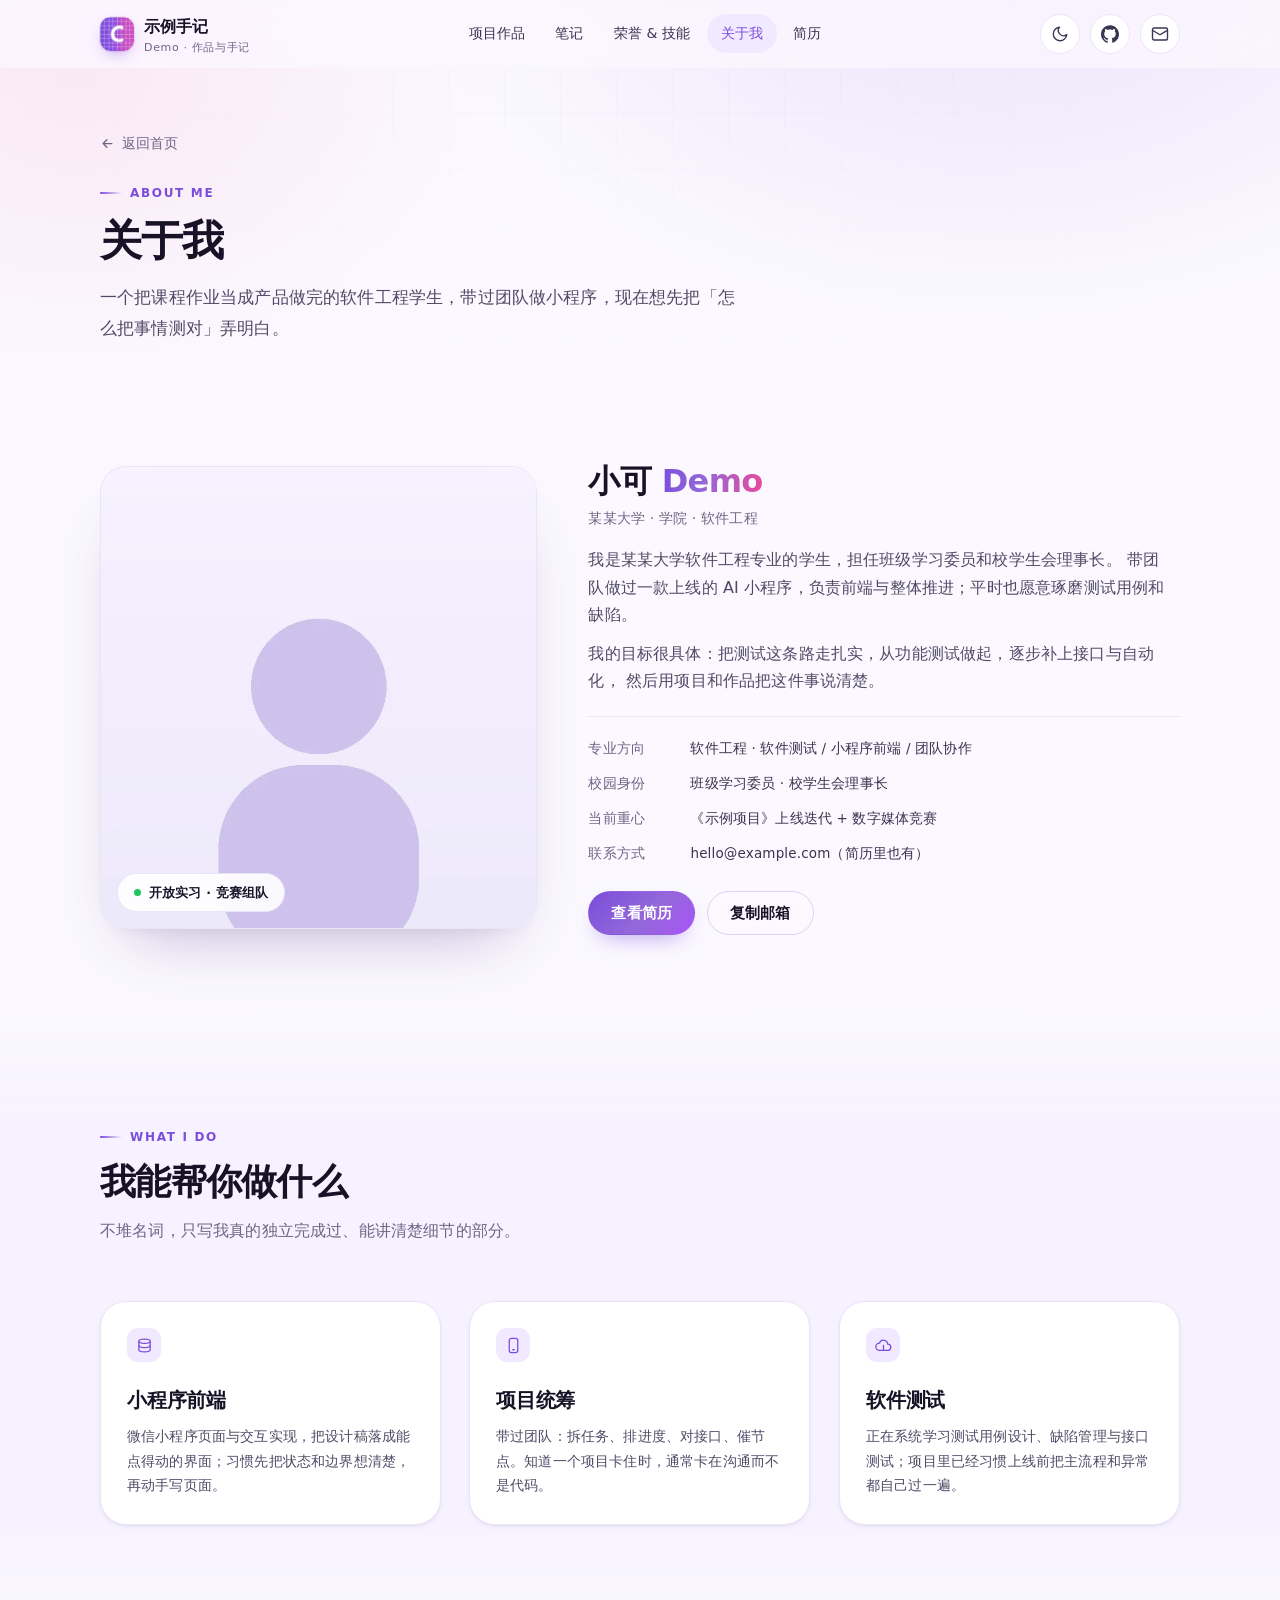
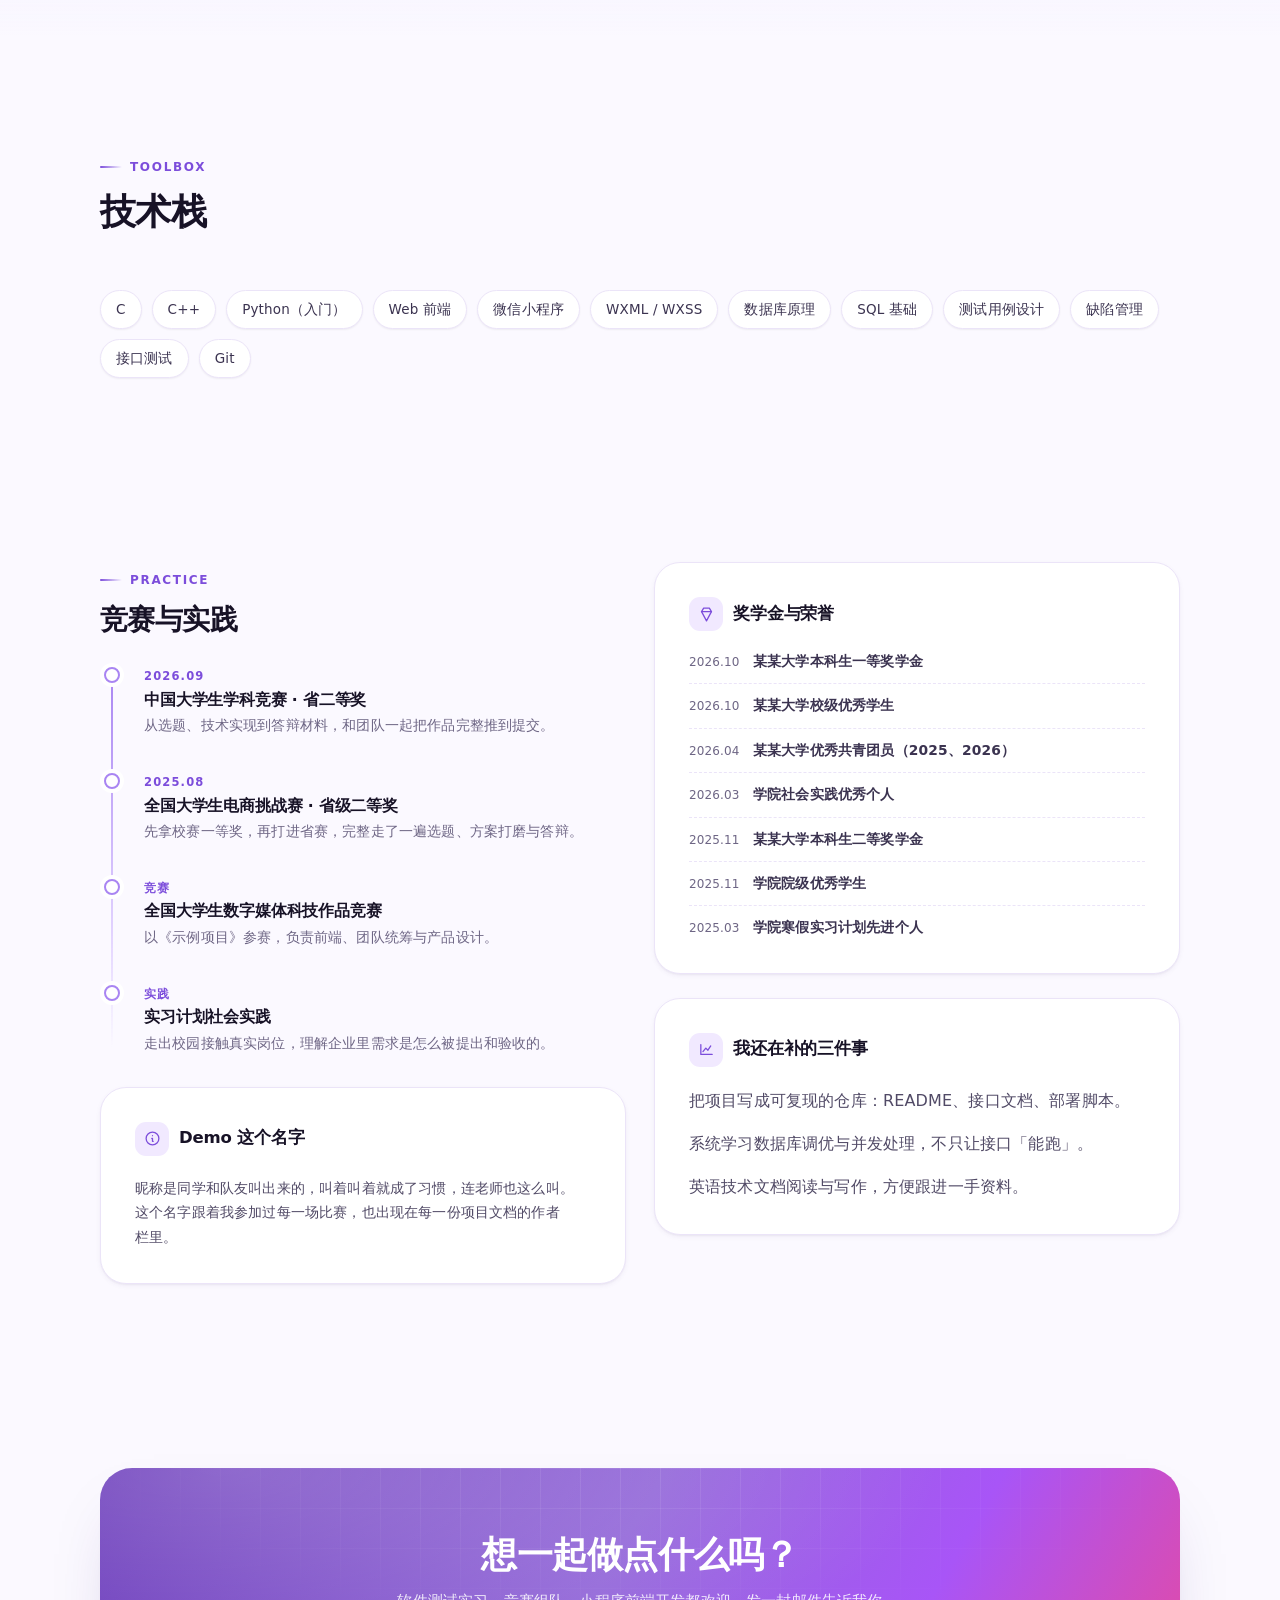
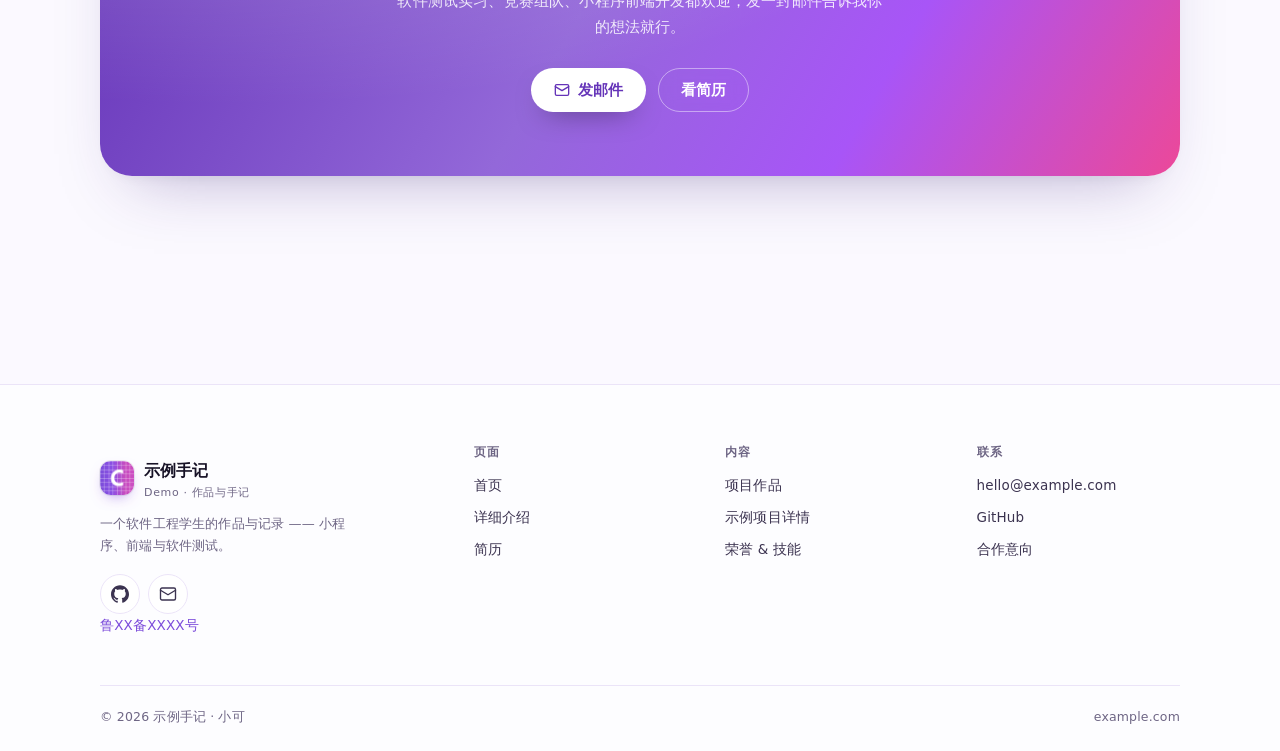
==== commit 896b20df: "docs: README 增加桌面/手机预览截图" ====
--- a/about.html
+++ b/about.html
@@ -365,7 +365,7 @@
                 </div>
             </div>
             <!-- 备案号：备案通过后，把下面这行放进 footer__bottom 里并去掉注释-->
-                 <a href="https://beian.miit.gov.cn/" target="_blank" rel="noopener">鲁ICP备2026067296号</a>  
+                 <a href="https://beian.miit.gov.cn/" target="_blank" rel="noopener">鲁XX备XXXX号</a>  
             <div class="footer__bottom">
                 <span>© <span data-year>2026</span> 示例手记 · 小可</span>
                 <span>example.com</span>
